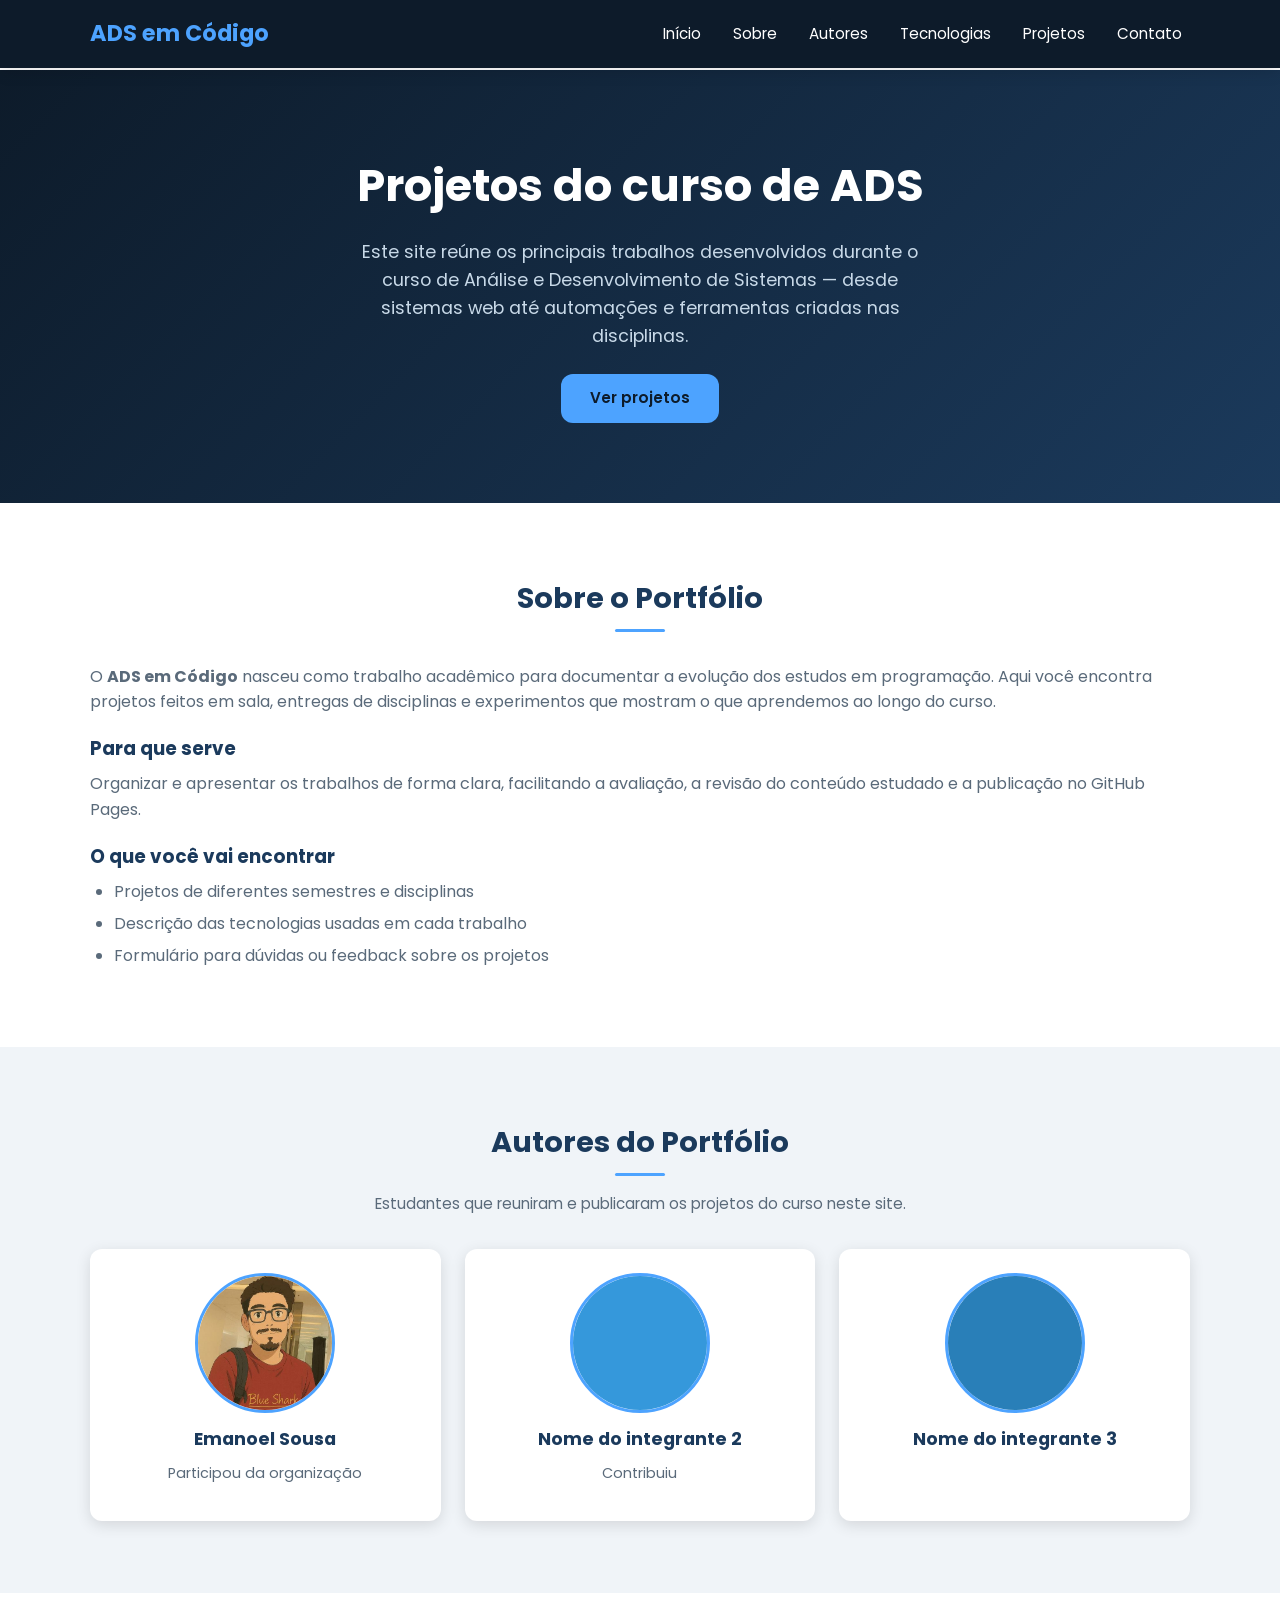
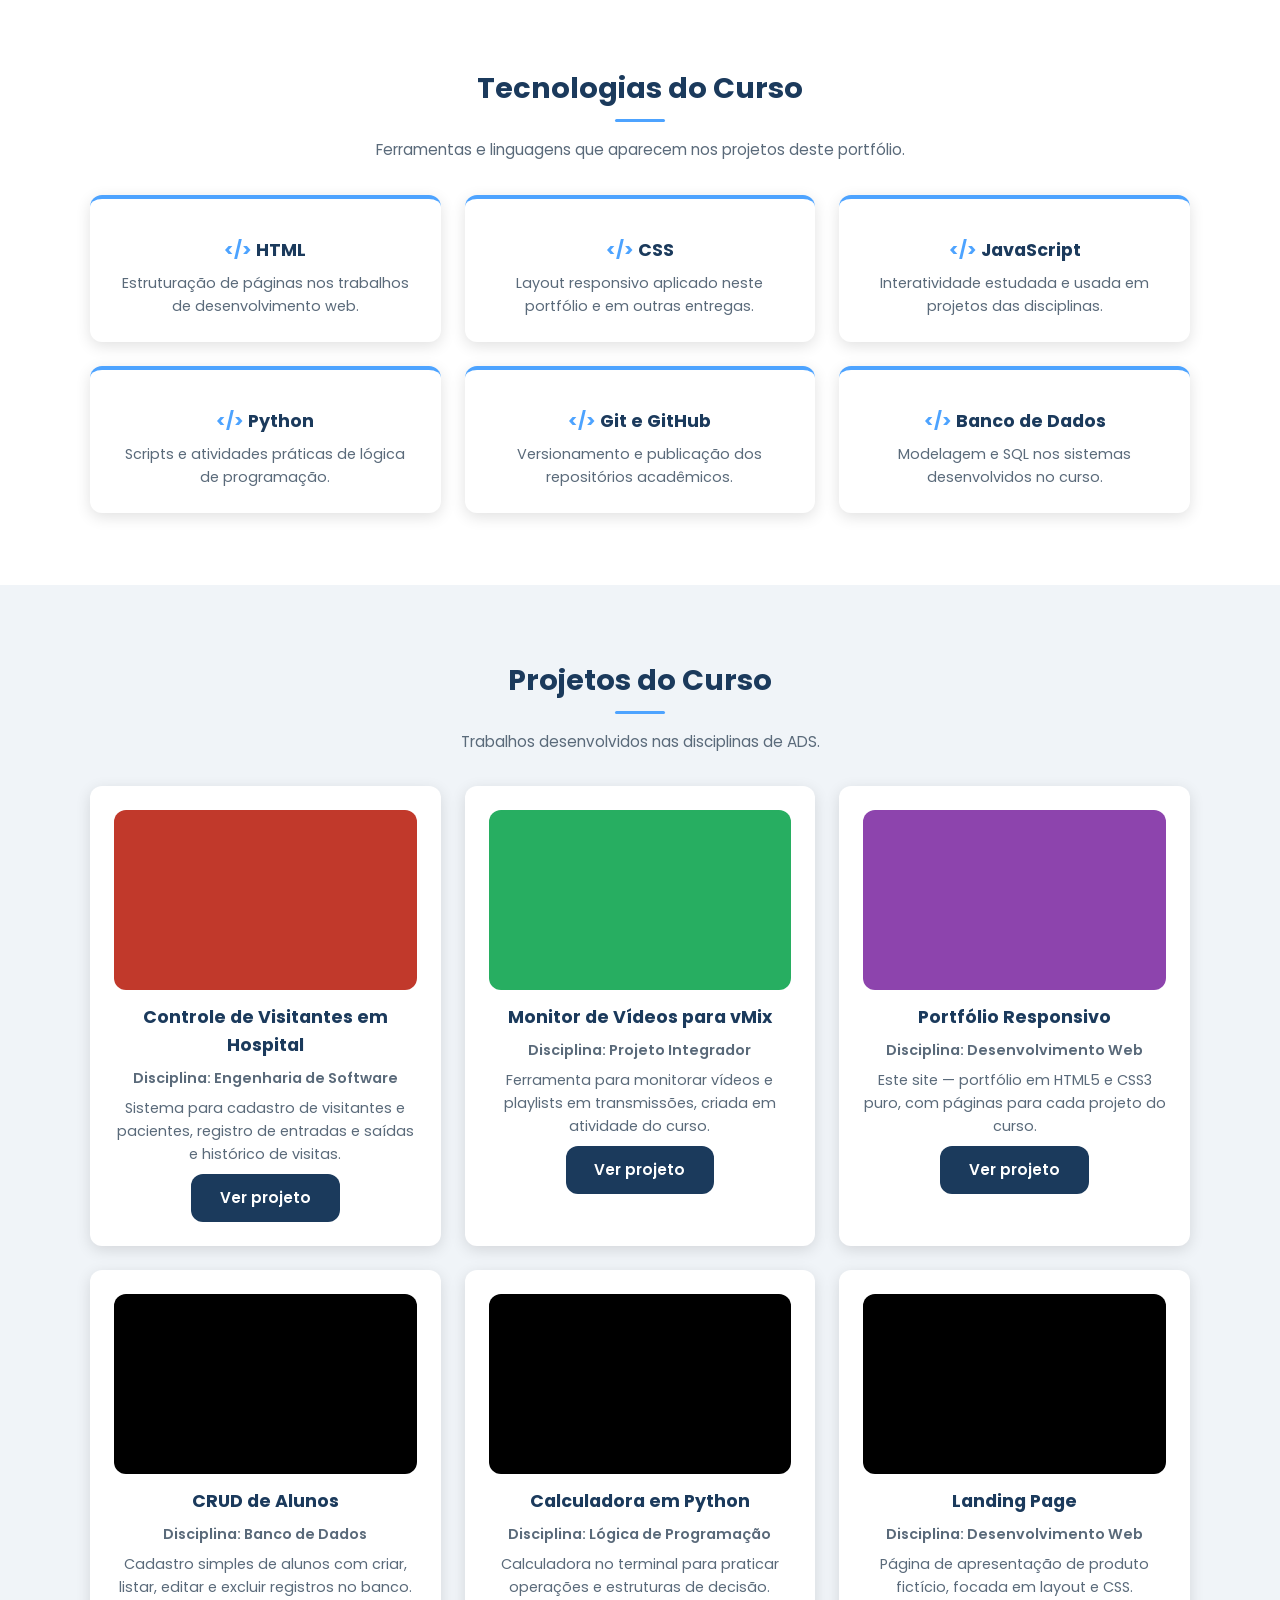
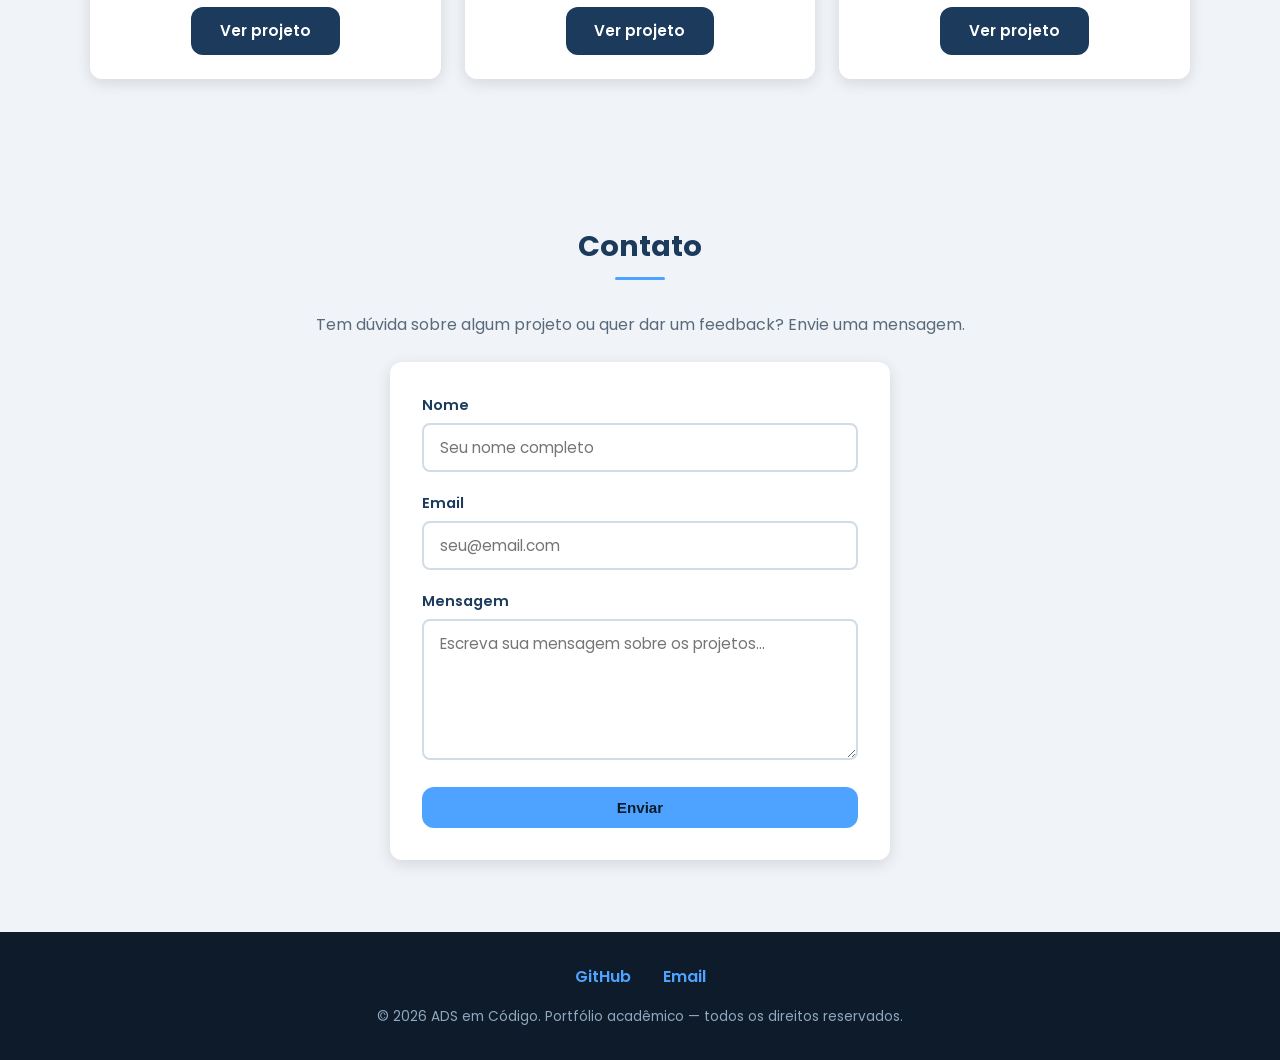
==== index.html @ 63ed68e5 "Adiciona portfólio completo do grupo" ====
<!DOCTYPE html>
<html lang="pt-BR">
<head>
    <meta charset="UTF-8">
    <meta name="viewport" content="width=device-width, initial-scale=1.0">
    <meta name="description" content="Portfólio de projetos desenvolvidos durante o curso de ADS">
    <title>ADS em Código | Portfólio de Projetos</title>
    <link rel="stylesheet" href="css/style.css">
</head>
<body>

    <!-- HEADER -->
    <header class="header" id="topo">
        <div class="container header__conteudo">
            <h1 class="header__logo">ADS em Código</h1>
            <nav class="nav" aria-label="Menu principal">
                <ul class="nav__lista">
                    <li><a href="#hero">Início</a></li>
                    <li><a href="#sobre">Sobre</a></li>
                    <li><a href="#autores">Autores</a></li>
                    <li><a href="#habilidades">Tecnologias</a></li>
                    <li><a href="#projetos">Projetos</a></li>
                    <li><a href="#contato">Contato</a></li>
                </ul>
            </nav>
        </div>
    </header>

    <main>

        <!-- HERO -->
        <section class="hero" id="hero">
            <div class="container hero__conteudo">
                <h2 class="hero__titulo">Projetos do curso de ADS</h2>
                <p class="hero__texto">
                    Este site reúne os principais trabalhos desenvolvidos durante o curso de
                    Análise e Desenvolvimento de Sistemas — desde sistemas web até automações
                    e ferramentas criadas nas disciplinas.
                </p>
                <a href="#projetos" class="btn btn--principal">Ver projetos</a>
            </div>
        </section>

        <!-- SOBRE -->
        <section class="secao" id="sobre">
            <div class="container">
                <h2 class="secao__titulo">Sobre o Portfólio</h2>
                <article class="sobre">
                    <p>
                        O <strong>ADS em Código</strong> nasceu como trabalho acadêmico para documentar
                        a evolução dos estudos em programação. Aqui você encontra projetos feitos em sala,
                        entregas de disciplinas e experimentos que mostram o que aprendemos ao longo do curso.
                    </p>
                    <h3>Para que serve</h3>
                    <p>
                        Organizar e apresentar os trabalhos de forma clara, facilitando a avaliação,
                        a revisão do conteúdo estudado e a publicação no GitHub Pages.
                    </p>
                    <h3>O que você vai encontrar</h3>
                    <ul class="lista-sobre">
                        <li>Projetos de diferentes semestres e disciplinas</li>
                        <li>Descrição das tecnologias usadas em cada trabalho</li>
                        <li>Formulário para dúvidas ou feedback sobre os projetos</li>
                    </ul>
                </article>
            </div>
        </section>

        <!-- AUTORES -->
        <section class="secao secao--cinza" id="autores">
            <div class="container">
                <h2 class="secao__titulo">Autores do Portfólio</h2>
                <p class="secao__subtitulo">Estudantes que reuniram e publicaram os projetos do curso neste site.</p>
                <div class="cards-grid cards-grid--3">

                    <article class="card card--integrante">
                        <img src="img/perfil1.jpg" alt="Foto do autor 1" class="card__img card__img--perfil">
                        <h3>Emanoel Sousa</h3>
                        <p>Participou da organização </p>
                        <p class="card__tag"></p>
                    </article>

                    <article class="card card--integrante">
                        <img src="img/perfil2.jpg" alt="Foto do autor 2" class="card__img card__img--perfil">
                        <h3>Nome do integrante 2</h3>
                        <p>Contribuiu </p>
                        <p class="card__tag"></p>
                    </article>

                    <article class="card card--integrante">
                        <img src="img/perfil3.jpg" alt="Foto do autor 3" class="card__img card__img--perfil">
                        <h3>Nome do integrante 3</h3>
                        <p></p>
                        <p class="card__tag"></p>
                    </article>

                </div>
            </div>
        </section>

        <!-- TECNOLOGIAS -->
        <section class="secao" id="habilidades">
            <div class="container">
                <h2 class="secao__titulo">Tecnologias do Curso</h2>
                <p class="secao__subtitulo">Ferramentas e linguagens que aparecem nos projetos deste portfólio.</p>
                <div class="cards-grid cards-grid--3">

                    <article class="card card--habilidade">
                        <h3>HTML</h3>
                        <p>Estruturação de páginas nos trabalhos de desenvolvimento web.</p>
                    </article>

                    <article class="card card--habilidade">
                        <h3>CSS</h3>
                        <p>Layout responsivo aplicado neste portfólio e em outras entregas.</p>
                    </article>

                    <article class="card card--habilidade">
                        <h3>JavaScript</h3>
                        <p>Interatividade estudada e usada em projetos das disciplinas.</p>
                    </article>

                    <article class="card card--habilidade">
                        <h3>Python</h3>
                        <p>Scripts e atividades práticas de lógica de programação.</p>
                    </article>

                    <article class="card card--habilidade">
                        <h3>Git e GitHub</h3>
                        <p>Versionamento e publicação dos repositórios acadêmicos.</p>
                    </article>

                    <article class="card card--habilidade">
                        <h3>Banco de Dados</h3>
                        <p>Modelagem e SQL nos sistemas desenvolvidos no curso.</p>
                    </article>

                </div>
            </div>
        </section>

        <!-- PROJETOS -->
        <section class="secao secao--cinza" id="projetos">
            <div class="container">
                <h2 class="secao__titulo">Projetos do Curso</h2>
                <p class="secao__subtitulo">Trabalhos desenvolvidos nas disciplinas de ADS.</p>
                <div class="cards-grid cards-grid--3">

                    <article class="card card--projeto">
                        <img src="img/projeto1.jpg" alt="Sistema de Controle de Visitantes em Hospital" class="card__img">
                        <h3>Controle de Visitantes em Hospital</h3>
                        <p class="card__disciplina">Disciplina: Engenharia de Software</p>
                        <p>Sistema para cadastro de visitantes e pacientes, registro de entradas e saídas e histórico de visitas.</p>
                        <a href="projetos/projeto1.html" class="btn btn--secundario">Ver projeto</a>
                    </article>

                    <article class="card card--projeto">
                        <img src="img/projeto2.jpg" alt="Monitor de Vídeos para vMix" class="card__img">
                        <h3>Monitor de Vídeos para vMix</h3>
                        <p class="card__disciplina">Disciplina: Projeto Integrador</p>
                        <p>Ferramenta para monitorar vídeos e playlists em transmissões, criada em atividade do curso.</p>
                        <a href="projetos/projeto2.html" class="btn btn--secundario">Ver projeto</a>
                    </article>

                    <article class="card card--projeto">
                        <img src="img/projeto3.jpg" alt="Portfólio Responsivo" class="card__img">
                        <h3>Portfólio Responsivo</h3>
                        <p class="card__disciplina">Disciplina: Desenvolvimento Web</p>
                        <p>Este site — portfólio em HTML5 e CSS3 puro, com páginas para cada projeto do curso.</p>
                        <a href="projetos/projeto3.html" class="btn btn--secundario">Ver projeto</a>
                    </article>

                    <article class="card card--projeto">
                        <img src="img/projeto4.jpg" alt="CRUD de Alunos" class="card__img">
                        <h3>CRUD de Alunos</h3>
                        <p class="card__disciplina">Disciplina: Banco de Dados</p>
                        <p>Cadastro simples de alunos com criar, listar, editar e excluir registros no banco.</p>
                        <a href="projetos/projeto4.html" class="btn btn--secundario">Ver projeto</a>
                    </article>

                    <article class="card card--projeto">
                        <img src="img/projeto5.jpg" alt="Calculadora em Python" class="card__img">
                        <h3>Calculadora em Python</h3>
                        <p class="card__disciplina">Disciplina: Lógica de Programação</p>
                        <p>Calculadora no terminal para praticar operações e estruturas de decisão.</p>
                        <a href="projetos/projeto5.html" class="btn btn--secundario">Ver projeto</a>
                    </article>

                    <article class="card card--projeto">
                        <img src="img/projeto6.jpg" alt="Landing Page" class="card__img">
                        <h3>Landing Page</h3>
                        <p class="card__disciplina">Disciplina: Desenvolvimento Web</p>
                        <p>Página de apresentação de produto fictício, focada em layout e CSS.</p>
                        <a href="projetos/projeto6.html" class="btn btn--secundario">Ver projeto</a>
                    </article>

                </div>
            </div>
        </section>

        <!-- CONTATO -->
        <section class="secao secao--cinza" id="contato">
            <div class="container">
                <h2 class="secao__titulo">Contato</h2>
                <p class="contato__intro">Tem dúvida sobre algum projeto ou quer dar um feedback? Envie uma mensagem.</p>

                <form class="formulario" action="#" method="post">
                    <div class="formulario__grupo">
                        <label for="nome">Nome</label>
                        <input type="text" id="nome" name="nome" placeholder="Seu nome completo" required>
                    </div>

                    <div class="formulario__grupo">
                        <label for="email">Email</label>
                        <input type="email" id="email" name="email" placeholder="seu@email.com" required>
                    </div>

                    <div class="formulario__grupo">
                        <label for="mensagem">Mensagem</label>
                        <textarea id="mensagem" name="mensagem" rows="5" placeholder="Escreva sua mensagem sobre os projetos..." required></textarea>
                    </div>

                    <button type="submit" class="btn btn--principal">Enviar</button>
                </form>
            </div>
        </section>

    </main>

    <!-- FOOTER -->
    <footer class="footer">
        <div class="container footer__conteudo">
            <ul class="footer__links">
                <li>
                    <a href="https://github.com/" target="_blank" rel="noopener noreferrer">GitHub</a>
                </li>
                <li>
                    <a href="mailto:adsemcodigo@email.com">Email</a>
                </li>
            </ul>
            <p class="footer__direitos">&copy; 2026 ADS em Código. Portfólio acadêmico — todos os direitos reservados.</p>
        </div>
    </footer>

</body>
</html>
---- css/style.css ----
/* ============================================
   ADS em Código - Portfólio de Projetos
   HTML5 + CSS3 | Mobile First
   ============================================ */

@import url('https://fonts.googleapis.com/css2?family=Poppins:wght@400;600;700&display=swap');

/* --- Variáveis --- */
:root {
    --azul-escuro: #0d1b2a;
    --azul-medio: #1b3a5c;
    --azul-claro: #4da3ff;
    --azul-hover: #3b8ee6;
    --branco: #ffffff;
    --cinza-claro: #f0f4f8;
    --cinza-texto: #5a6a7a;
    --sombra: 0 4px 15px rgba(0, 0, 0, 0.12);
    --sombra-hover: 0 8px 25px rgba(0, 0, 0, 0.18);
    --raio: 12px;
    --transicao: 0.3s ease;
}

/* --- Reset básico --- */
*,
*::before,
*::after {
    margin: 0;
    padding: 0;
    box-sizing: border-box;
}

html {
    scroll-behavior: smooth;
}

body {
    font-family: 'Poppins', Arial, sans-serif;
    font-size: 1rem;
    line-height: 1.6;
    color: var(--azul-escuro);
    background-color: var(--branco);
}

img {
    max-width: 100%;
    height: auto;
    display: block;
}

a {
    text-decoration: none;
    color: inherit;
}

ul {
    list-style: none;
}

/* --- Container --- */
.container {
    width: 90%;
    max-width: 1100px;
    margin: 0 auto;
}

/* --- Header fixo --- */
.header {
    position: fixed;
    top: 0;
    left: 0;
    width: 100%;
    background-color: var(--azul-escuro);
    z-index: 1000;
    box-shadow: var(--sombra);
}

.header__conteudo {
    display: flex;
    flex-direction: column;
    align-items: center;
    gap: 0.8rem;
    padding: 1rem 0;
}

.header__logo {
    font-size: 1.4rem;
    color: var(--azul-claro);
    font-weight: 700;
}

.nav__lista {
    display: flex;
    flex-wrap: wrap;
    justify-content: center;
    gap: 0.5rem 1rem;
}

.nav__lista a {
    color: var(--branco);
    font-size: 0.85rem;
    padding: 0.3rem 0.5rem;
    border-radius: 6px;
    transition: background-color var(--transicao), color var(--transicao);
}

.nav__lista a:hover {
    background-color: var(--azul-claro);
    color: var(--azul-escuro);
}

/* --- Botões --- */
.btn {
    display: inline-block;
    padding: 0.75rem 1.8rem;
    border-radius: var(--raio);
    font-weight: 600;
    font-size: 0.95rem;
    border: none;
    cursor: pointer;
    transition: transform var(--transicao), box-shadow var(--transicao), background-color var(--transicao);
}

.btn--principal {
    background-color: var(--azul-claro);
    color: var(--azul-escuro);
}

.btn--principal:hover {
    background-color: var(--azul-hover);
    transform: translateY(-3px);
    box-shadow: var(--sombra-hover);
}

.btn--secundario {
    background-color: var(--azul-medio);
    color: var(--branco);
    margin-top: 0.5rem;
}

.btn--secundario:hover {
    background-color: var(--azul-claro);
    color: var(--azul-escuro);
    transform: translateY(-2px);
}

/* --- Hero --- */
.hero {
    margin-top: 120px;
    background: linear-gradient(135deg, var(--azul-escuro) 0%, var(--azul-medio) 100%);
    color: var(--branco);
    padding: 4rem 0;
    text-align: center;
}

.hero__titulo {
    font-size: 1.8rem;
    margin-bottom: 1rem;
}

.hero__texto {
    font-size: 1rem;
    max-width: 600px;
    margin: 0 auto 1.5rem;
    color: #c8d9e8;
}

/* --- Seções --- */
.secao {
    padding: 3.5rem 0;
}

.secao--cinza {
    background-color: var(--cinza-claro);
}

.secao__titulo {
    font-size: 1.6rem;
    text-align: center;
    margin-bottom: 2rem;
    color: var(--azul-medio);
    position: relative;
}

.secao__titulo::after {
    content: '';
    display: block;
    width: 50px;
    height: 3px;
    background-color: var(--azul-claro);
    margin: 0.5rem auto 0;
    border-radius: 2px;
}

.secao__subtitulo {
    text-align: center;
    color: var(--cinza-texto);
    font-size: 0.95rem;
    max-width: 550px;
    margin: -1rem auto 2rem;
}

/* --- Sobre --- */
.sobre p {
    margin-bottom: 1rem;
    color: var(--cinza-texto);
}

.sobre h3 {
    font-size: 1.15rem;
    color: var(--azul-medio);
    margin: 1.2rem 0 0.5rem;
}

.lista-sobre {
    list-style: disc;
    padding-left: 1.5rem;
    color: var(--cinza-texto);
}

.lista-sobre li {
    margin-bottom: 0.4rem;
}

/* --- Cards --- */
.cards-grid {
    display: grid;
    gap: 1.5rem;
}

.card {
    background-color: var(--branco);
    border-radius: var(--raio);
    box-shadow: var(--sombra);
    padding: 1.5rem;
    text-align: center;
    transition: transform var(--transicao), box-shadow var(--transicao);
}

.card:hover {
    transform: translateY(-6px);
    box-shadow: var(--sombra-hover);
}

.card h3 {
    font-size: 1.1rem;
    color: var(--azul-medio);
    margin: 0.8rem 0 0.5rem;
}

.card p {
    font-size: 0.9rem;
    color: var(--cinza-texto);
}

.card__img {
    width: 100%;
    border-radius: var(--raio);
    object-fit: cover;
}

.card__img--perfil {
    width: 140px;
    height: 140px;
    border-radius: 50%;
    margin: 0 auto;
    object-fit: cover;
    border: 3px solid var(--azul-claro);
}

.card__tag {
    margin-top: 0.8rem;
    font-weight: 600;
    color: var(--azul-claro);
    font-size: 0.85rem;
}

.card--habilidade {
    border-top: 4px solid var(--azul-claro);
}

.card--habilidade h3::before {
    content: '</> ';
    color: var(--azul-claro);
}

.card--projeto .card__img {
    height: 180px;
    object-fit: cover;
}

.card__disciplina {
    font-size: 0.8rem;
    font-weight: 600;
    color: var(--azul-claro);
    margin-bottom: 0.4rem;
}

/* --- Tabela --- */
.tabela-wrapper {
    overflow-x: auto;
}

.tabela {
    width: 100%;
    border-collapse: collapse;
    background-color: var(--branco);
    border-radius: var(--raio);
    box-shadow: var(--sombra);
    overflow: hidden;
}

.tabela caption {
    caption-side: top;
    text-align: left;
    padding-bottom: 0.8rem;
    font-size: 0.9rem;
    color: var(--cinza-texto);
}

.tabela th,
.tabela td {
    padding: 0.9rem 1rem;
    text-align: left;
    font-size: 0.9rem;
}

.tabela thead {
    background-color: var(--azul-escuro);
    color: var(--branco);
}

.tabela tbody tr:nth-child(even) {
    background-color: var(--cinza-claro);
}

.tabela tbody tr:hover {
    background-color: #dce8f5;
}

/* --- Formulário --- */
.contato__intro {
    text-align: center;
    color: var(--cinza-texto);
    margin-bottom: 1.5rem;
}

.formulario {
    max-width: 500px;
    margin: 0 auto;
    background-color: var(--branco);
    padding: 2rem;
    border-radius: var(--raio);
    box-shadow: var(--sombra);
}

.formulario__grupo {
    margin-bottom: 1.2rem;
}

.formulario label {
    display: block;
    font-weight: 600;
    margin-bottom: 0.4rem;
    font-size: 0.9rem;
    color: var(--azul-medio);
}

.formulario input,
.formulario textarea {
    width: 100%;
    padding: 0.7rem 1rem;
    border: 2px solid #d0dce8;
    border-radius: 8px;
    font-family: inherit;
    font-size: 0.95rem;
    transition: border-color var(--transicao);
}

.formulario input:focus,
.formulario textarea:focus {
    outline: none;
    border-color: var(--azul-claro);
}

.formulario .btn {
    width: 100%;
}

/* --- Footer --- */
.footer {
    background-color: var(--azul-escuro);
    color: var(--branco);
    padding: 2rem 0;
    text-align: center;
}

.footer__links {
    display: flex;
    justify-content: center;
    gap: 2rem;
    margin-bottom: 1rem;
}

.footer__links a {
    color: var(--azul-claro);
    font-weight: 600;
    transition: color var(--transicao);
}

.footer__links a:hover {
    color: var(--branco);
}

.footer__direitos {
    font-size: 0.85rem;
    color: #8fa8bf;
}

/* ============================================
   PÁGINAS DE PROJETO (detalhe)
   ============================================ */

.pagina-projeto .header--simples {
    position: relative;
    box-shadow: var(--sombra);
}

.pagina-projeto .header__conteudo {
    flex-direction: row;
    justify-content: space-between;
    align-items: center;
    padding: 1rem 0;
}

.pagina-projeto .header__logo {
    font-size: 1.2rem;
    color: var(--azul-claro);
}

.link-voltar {
    color: var(--branco);
    font-size: 0.9rem;
    padding: 0.4rem 0.8rem;
    border-radius: 6px;
    transition: background-color var(--transicao);
}

.link-voltar:hover {
    background-color: var(--azul-medio);
}

.projeto-detalhe {
    padding: 2rem 0 3rem;
}

.projeto-detalhe__titulo {
    font-size: 1.6rem;
    color: var(--azul-medio);
    margin-bottom: 0.3rem;
}

.projeto-detalhe__disciplina {
    color: var(--azul-claro);
    font-weight: 600;
    font-size: 0.95rem;
    margin-bottom: 2rem;
}

.projeto-bloco {
    margin-bottom: 2.5rem;
}

.projeto-bloco h2 {
    font-size: 1.2rem;
    color: var(--azul-medio);
    margin-bottom: 0.8rem;
    padding-bottom: 0.4rem;
    border-bottom: 2px solid var(--cinza-claro);
}

.projeto-bloco p {
    color: var(--cinza-texto);
    margin-bottom: 0.8rem;
}

.projeto-dica {
    font-size: 0.85rem;
    font-style: italic;
    color: var(--azul-claro);
    margin-bottom: 1rem;
}

.galeria {
    display: grid;
    gap: 1.2rem;
}

.galeria__item {
    background-color: var(--cinza-claro);
    border-radius: var(--raio);
    overflow: hidden;
    box-shadow: var(--sombra);
    transition: transform var(--transicao);
}

.galeria__item:hover {
    transform: translateY(-4px);
}

.galeria__item img {
    width: 100%;
    height: 200px;
    object-fit: cover;
}

.galeria__item figcaption {
    padding: 0.6rem 1rem;
    font-size: 0.85rem;
    color: var(--azul-medio);
    text-align: center;
}

.lista-tags {
    display: flex;
    flex-wrap: wrap;
    gap: 0.5rem;
    list-style: none;
    padding: 0;
}

.lista-tags li {
    background-color: var(--azul-escuro);
    color: var(--branco);
    padding: 0.4rem 0.9rem;
    border-radius: 20px;
    font-size: 0.85rem;
}

.projeto-bloco--destaque {
    background-color: var(--cinza-claro);
    padding: 1.5rem;
    border-radius: var(--raio);
    border-left: 4px solid var(--azul-claro);
}

.projeto-botoes {
    display: flex;
    flex-direction: column;
    gap: 0.8rem;
    margin-top: 1rem;
}

.projeto-botoes .btn {
    text-align: center;
}

.footer--simples {
    padding: 1.5rem 0;
    text-align: center;
}

/* ============================================
   MEDIA QUERIES - Tablet e Desktop
   ============================================ */

/* Tablet */
@media (min-width: 600px) {
    .header__conteudo {
        flex-direction: row;
        justify-content: space-between;
        padding: 1rem 0;
    }

    .hero {
        margin-top: 70px;
        padding: 5rem 0;
    }

    .hero__titulo {
        font-size: 2.4rem;
    }

    .cards-grid--3 {
        grid-template-columns: repeat(2, 1fr);
    }

    .secao__titulo {
        font-size: 1.8rem;
    }

    .galeria {
        grid-template-columns: repeat(2, 1fr);
    }
}

/* Desktop */
@media (min-width: 900px) {
    .nav__lista a {
        font-size: 0.95rem;
    }

    .hero__titulo {
        font-size: 2.8rem;
    }

    .hero__texto {
        font-size: 1.1rem;
    }

    .cards-grid--3 {
        grid-template-columns: repeat(3, 1fr);
    }

    .secao {
        padding: 4.5rem 0;
    }

    .galeria {
        grid-template-columns: repeat(3, 1fr);
    }

    .galeria__item img {
        height: 220px;
    }

    .projeto-detalhe__titulo {
        font-size: 2rem;
    }

    .projeto-botoes {
        flex-direction: row;
        flex-wrap: wrap;
    }
}
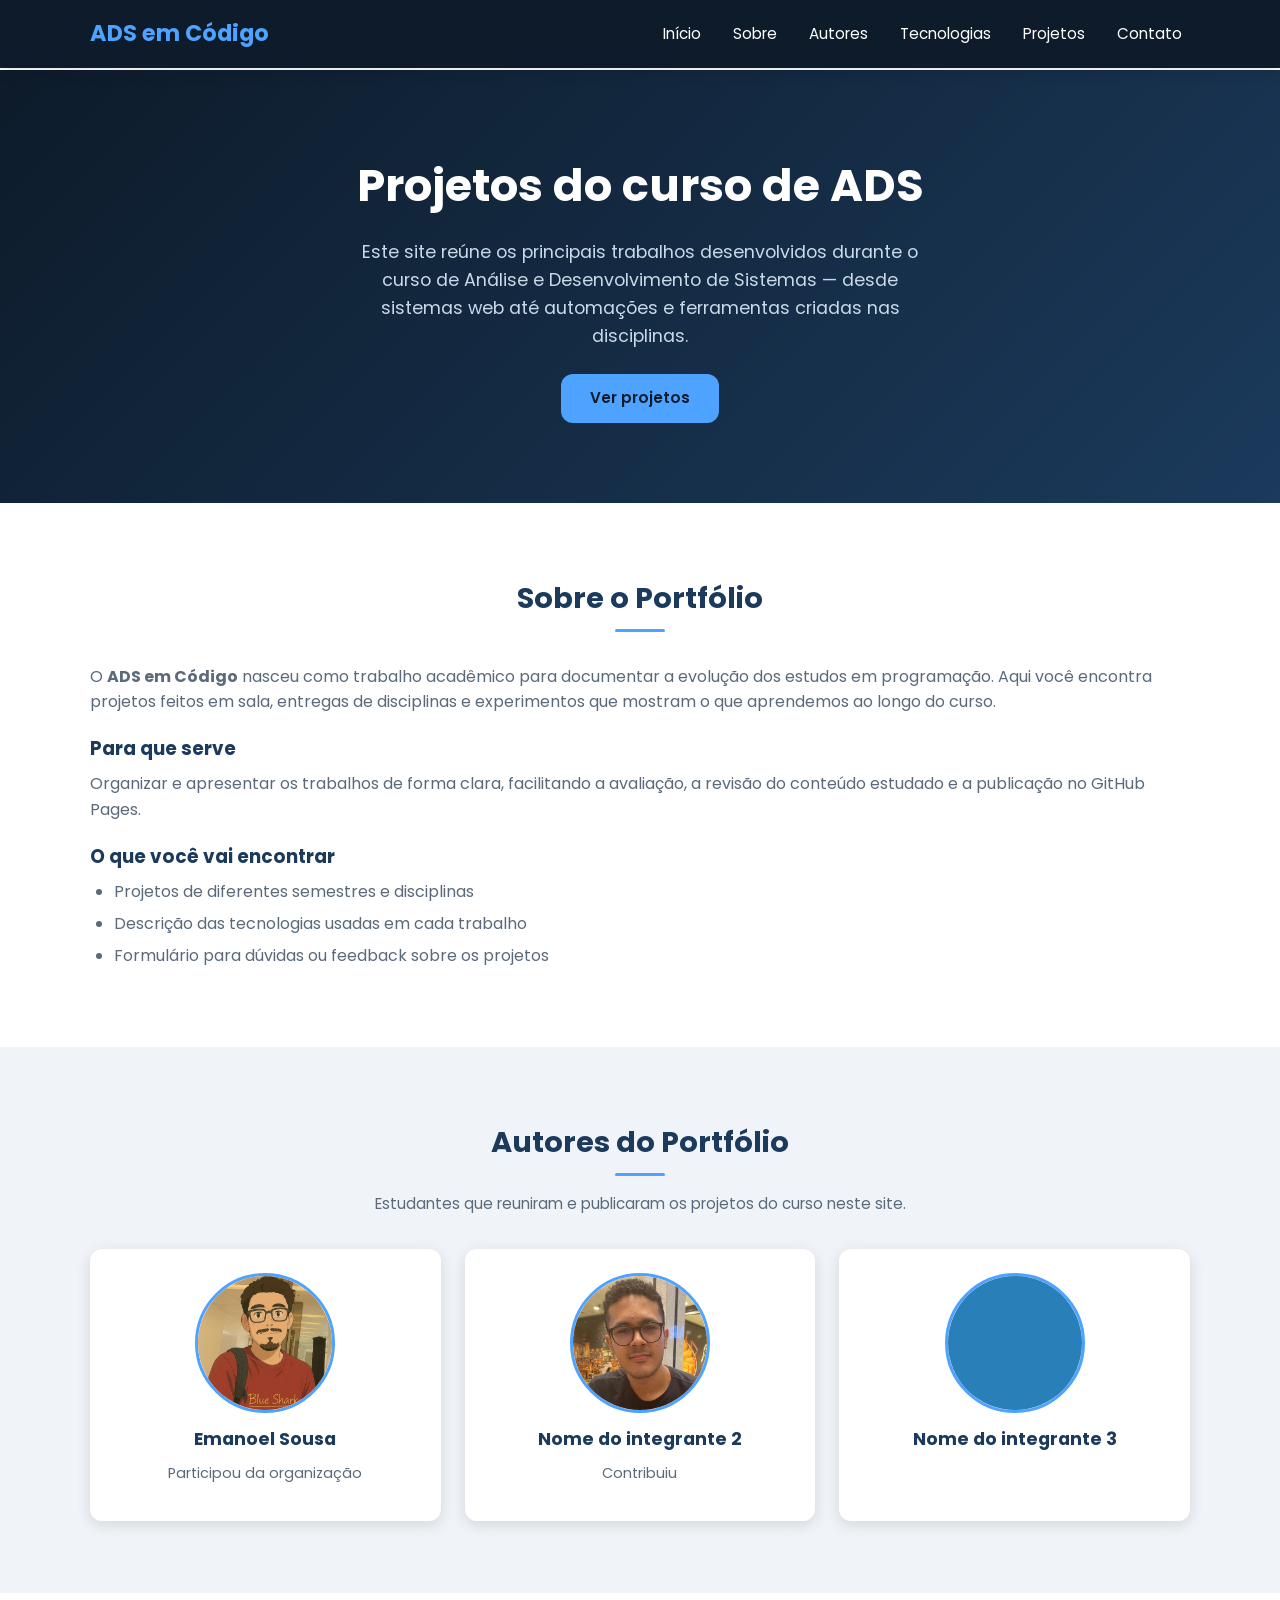
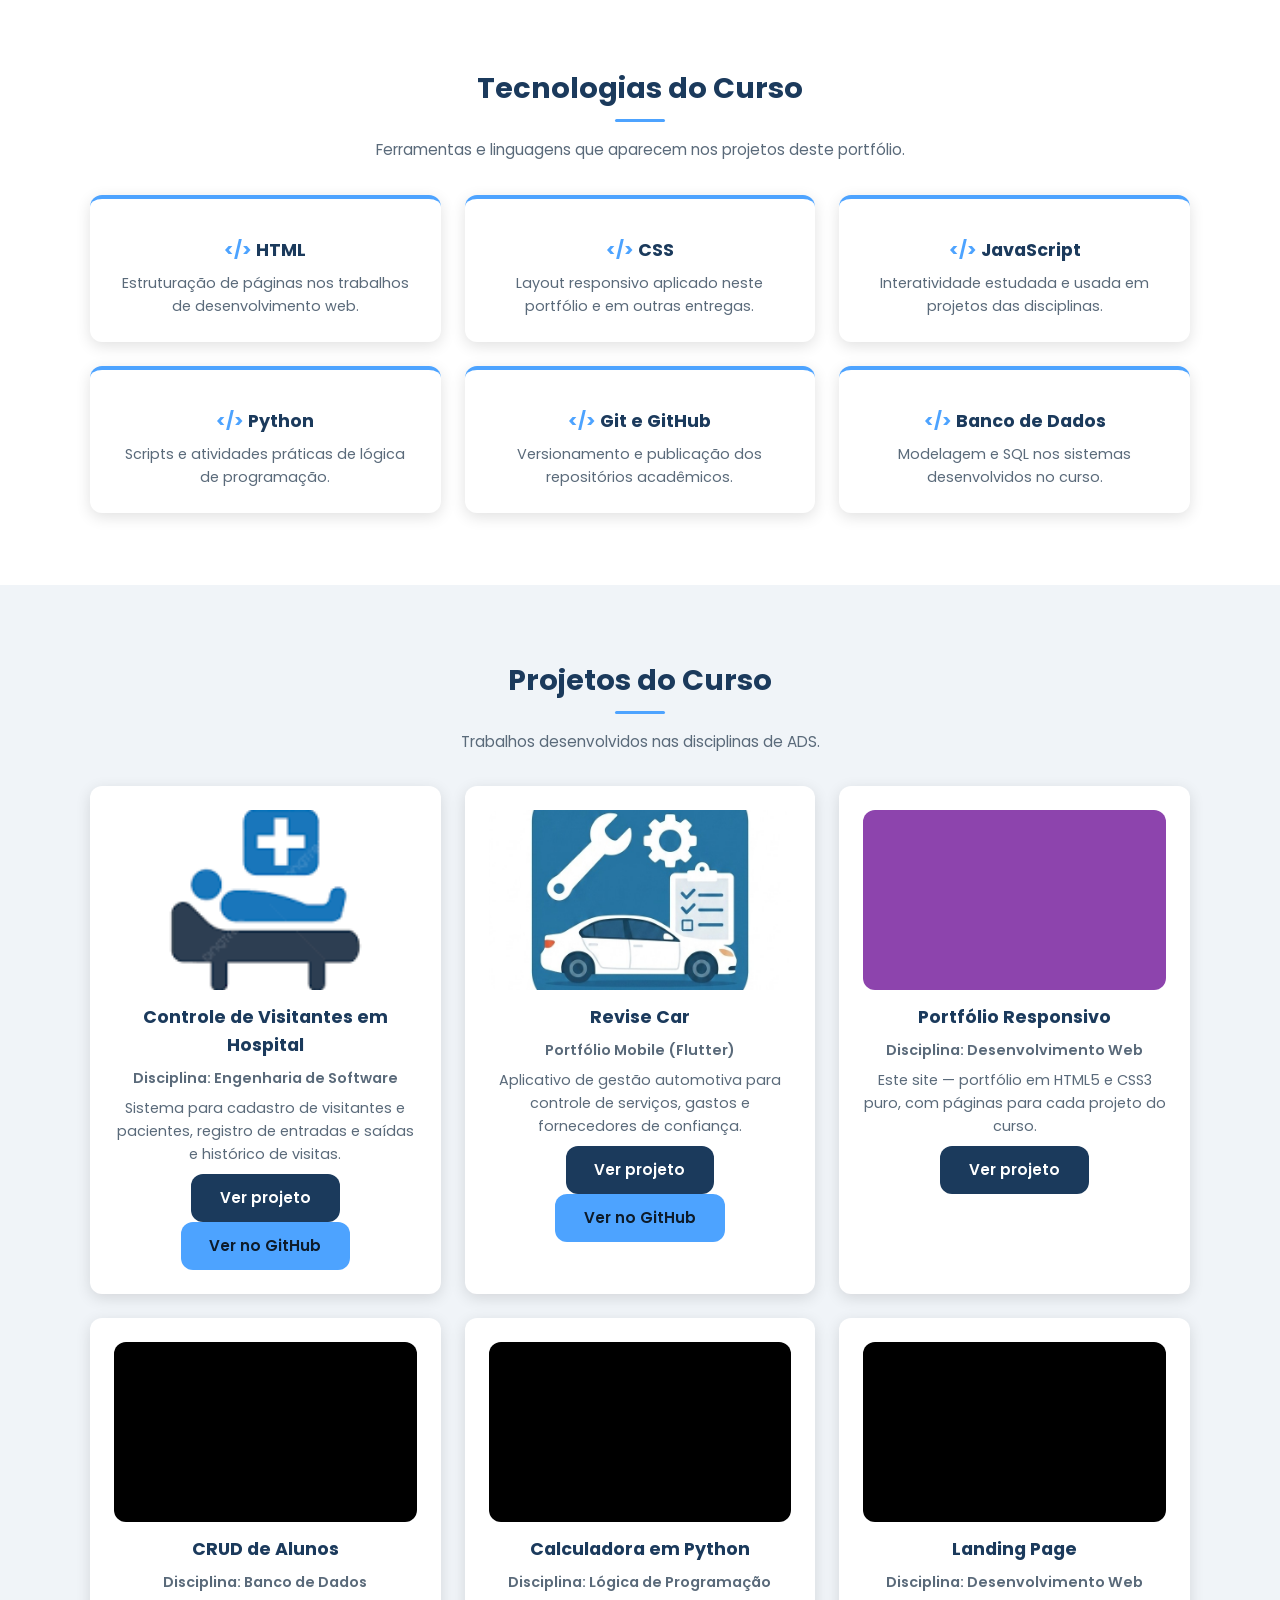
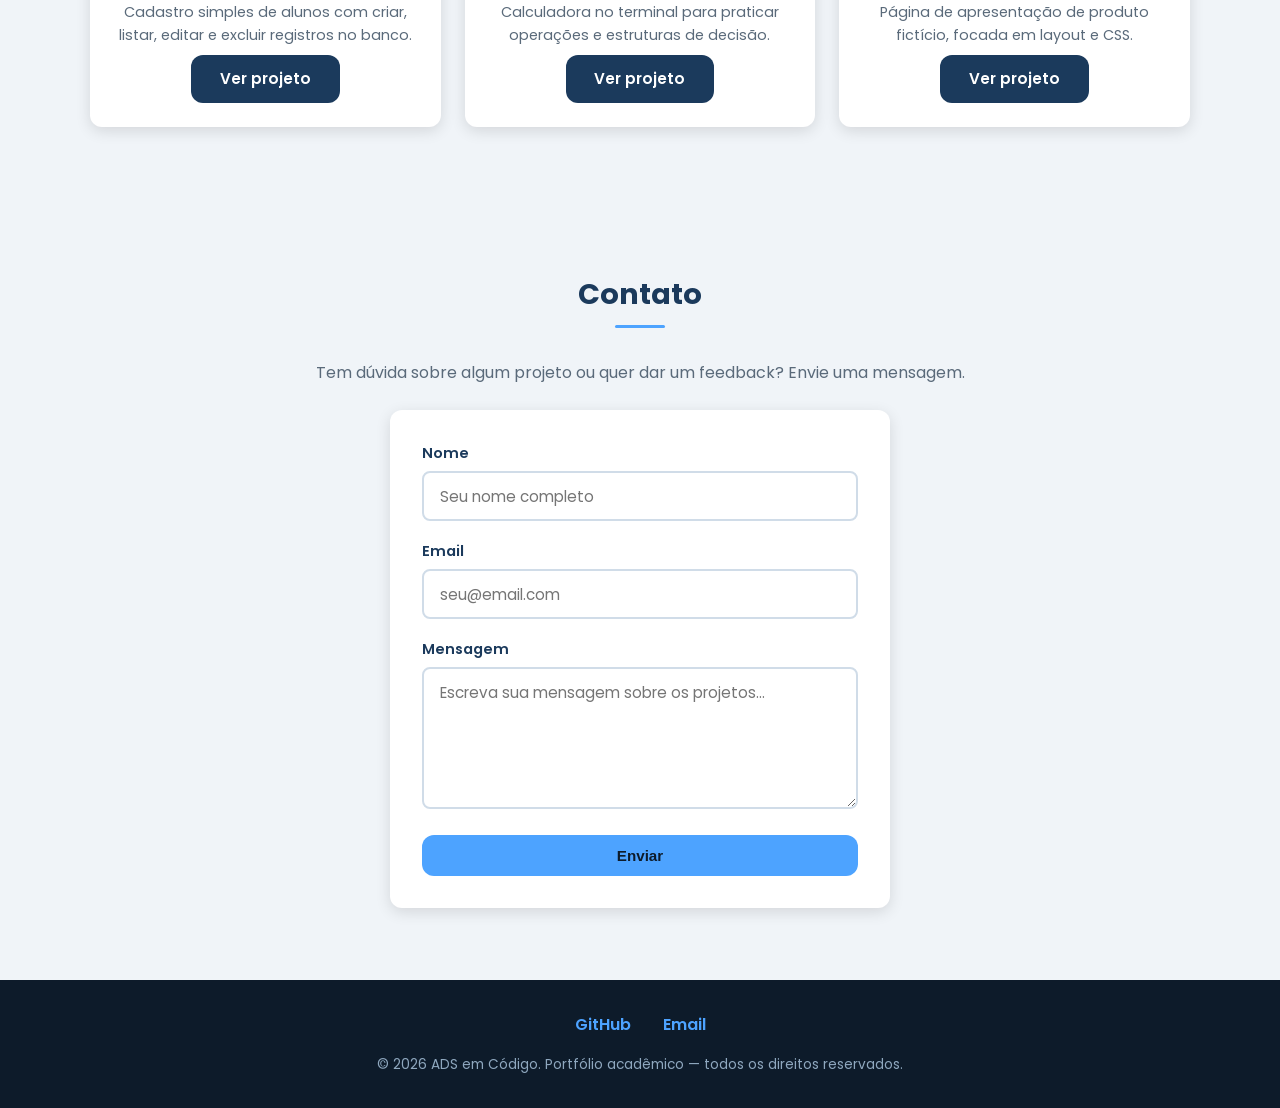
==== commit ac578a97: "imagens projeto2" ====
--- a/index.html
+++ b/index.html
@@ -152,14 +152,16 @@
                         <p class="card__disciplina">Disciplina: Engenharia de Software</p>
                         <p>Sistema para cadastro de visitantes e pacientes, registro de entradas e saídas e histórico de visitas.</p>
                         <a href="projetos/projeto1.html" class="btn btn--secundario">Ver projeto</a>
-                    </article>
-
-                    <article class="card card--projeto">
-                        <img src="img/projeto2.jpg" alt="Monitor de Vídeos para vMix" class="card__img">
-                        <h3>Monitor de Vídeos para vMix</h3>
-                        <p class="card__disciplina">Disciplina: Projeto Integrador</p>
-                        <p>Ferramenta para monitorar vídeos e playlists em transmissões, criada em atividade do curso.</p>
+                        <a href="https://github.com/EmanoelSousa70/Gest-o-de-visitas-hospitalar" class="btn btn--principal" target="_blank" rel="noopener noreferrer">Ver no GitHub</a>
+                    </article>
+
+                    <article class="card card--projeto">
+                        <img src="img/projeto2.jpg" alt="Revise Car aplicativo de manutenção automotiva" class="card__img">
+                        <h3>Revise Car</h3>
+                        <p class="card__disciplina">Portfólio Mobile (Flutter)</p>
+                        <p>Aplicativo de gestão automotiva para controle de serviços, gastos e fornecedores de confiança.</p>
                         <a href="projetos/projeto2.html" class="btn btn--secundario">Ver projeto</a>
+                        <a href="https://github.com/EmanoelSousa70/ProjetoFinalProgDisMov" class="btn btn--principal" target="_blank" rel="noopener noreferrer">Ver no GitHub</a>
                     </article>
 
                     <article class="card card--projeto">
--- a/css/style.css
+++ b/css/style.css
@@ -492,6 +492,7 @@
 
 .galeria {
     display: grid;
+    grid-template-columns: repeat(auto-fit, minmax(220px, 1fr));
     gap: 1.2rem;
 }
 
@@ -501,6 +502,8 @@
     overflow: hidden;
     box-shadow: var(--sombra);
     transition: transform var(--transicao);
+    display: flex;
+    flex-direction: column;
 }
 
 .galeria__item:hover {
@@ -509,8 +512,9 @@
 
 .galeria__item img {
     width: 100%;
-    height: 200px;
-    object-fit: cover;
+    height: 320px;
+    object-fit: contain;
+    background-color: #ffffff;
 }
 
 .galeria__item figcaption {
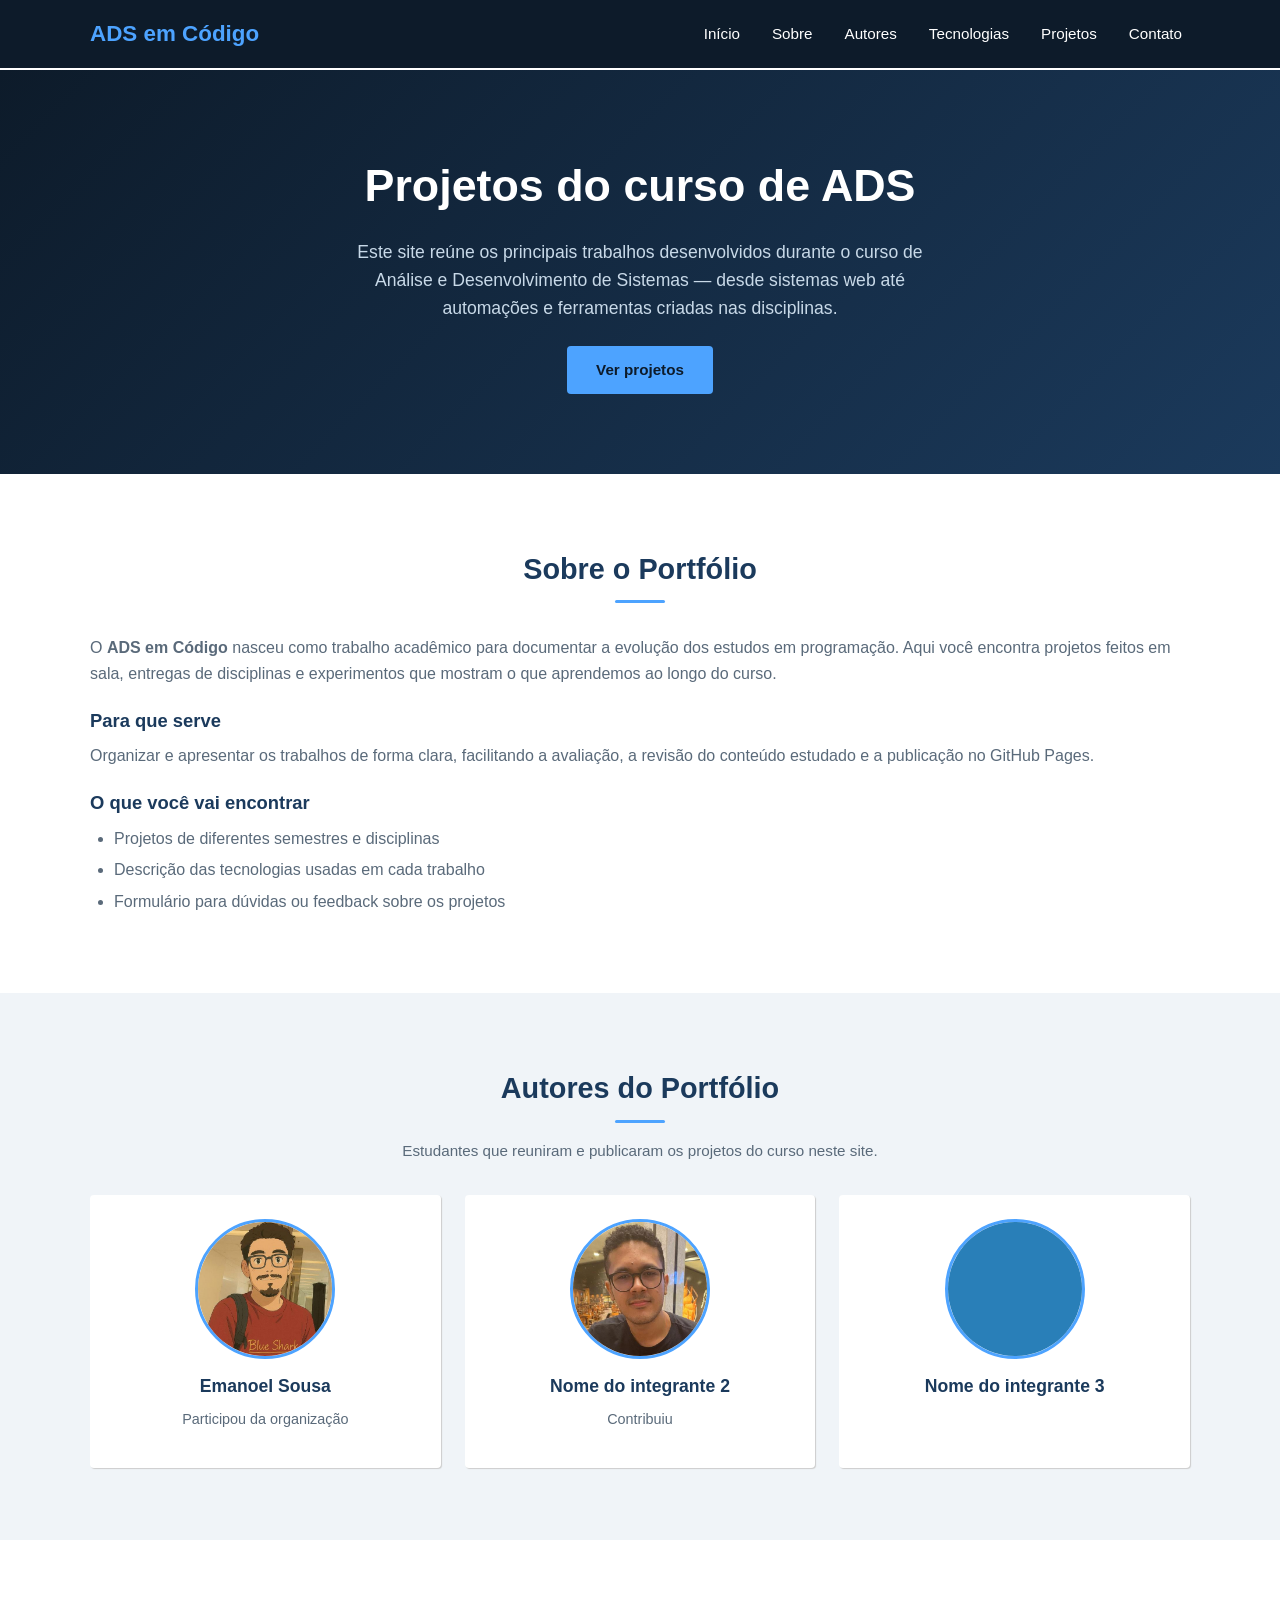
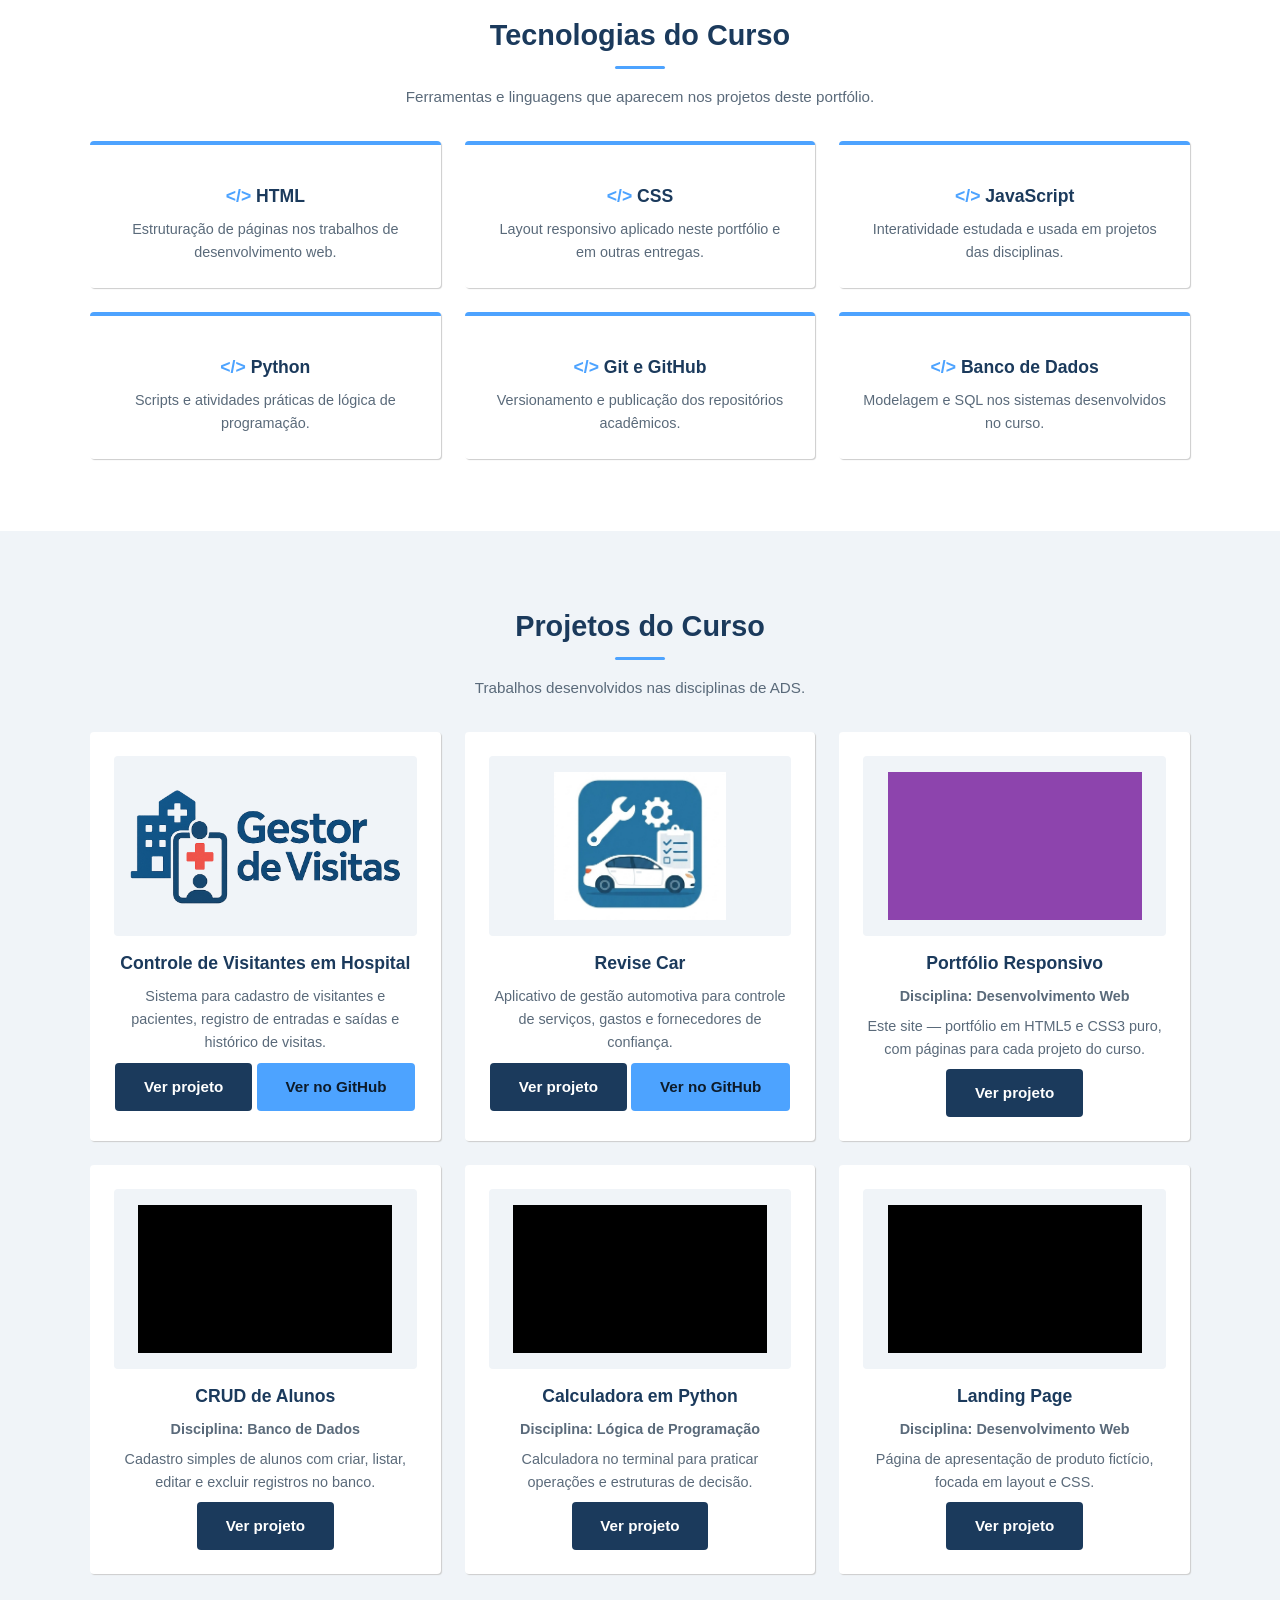
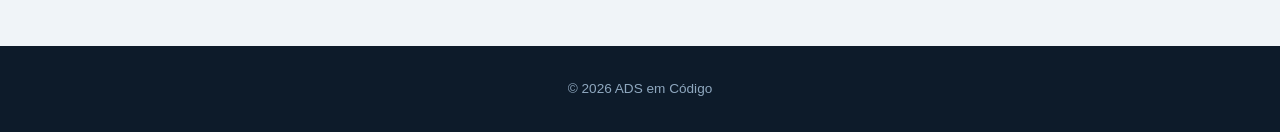
==== commit 9dfc0961: "ajuste imagens proporções" ====
--- a/index.html
+++ b/index.html
@@ -149,7 +149,6 @@
                     <article class="card card--projeto">
                         <img src="img/projeto1.jpg" alt="Sistema de Controle de Visitantes em Hospital" class="card__img">
                         <h3>Controle de Visitantes em Hospital</h3>
-                        <p class="card__disciplina">Disciplina: Engenharia de Software</p>
                         <p>Sistema para cadastro de visitantes e pacientes, registro de entradas e saídas e histórico de visitas.</p>
                         <a href="projetos/projeto1.html" class="btn btn--secundario">Ver projeto</a>
                         <a href="https://github.com/EmanoelSousa70/Gest-o-de-visitas-hospitalar" class="btn btn--principal" target="_blank" rel="noopener noreferrer">Ver no GitHub</a>
@@ -158,7 +157,6 @@
                     <article class="card card--projeto">
                         <img src="img/projeto2.jpg" alt="Revise Car aplicativo de manutenção automotiva" class="card__img">
                         <h3>Revise Car</h3>
-                        <p class="card__disciplina">Portfólio Mobile (Flutter)</p>
                         <p>Aplicativo de gestão automotiva para controle de serviços, gastos e fornecedores de confiança.</p>
                         <a href="projetos/projeto2.html" class="btn btn--secundario">Ver projeto</a>
                         <a href="https://github.com/EmanoelSousa70/ProjetoFinalProgDisMov" class="btn btn--principal" target="_blank" rel="noopener noreferrer">Ver no GitHub</a>
@@ -200,47 +198,12 @@
             </div>
         </section>
 
-        <!-- CONTATO -->
-        <section class="secao secao--cinza" id="contato">
-            <div class="container">
-                <h2 class="secao__titulo">Contato</h2>
-                <p class="contato__intro">Tem dúvida sobre algum projeto ou quer dar um feedback? Envie uma mensagem.</p>
-
-                <form class="formulario" action="#" method="post">
-                    <div class="formulario__grupo">
-                        <label for="nome">Nome</label>
-                        <input type="text" id="nome" name="nome" placeholder="Seu nome completo" required>
-                    </div>
-
-                    <div class="formulario__grupo">
-                        <label for="email">Email</label>
-                        <input type="email" id="email" name="email" placeholder="seu@email.com" required>
-                    </div>
-
-                    <div class="formulario__grupo">
-                        <label for="mensagem">Mensagem</label>
-                        <textarea id="mensagem" name="mensagem" rows="5" placeholder="Escreva sua mensagem sobre os projetos..." required></textarea>
-                    </div>
-
-                    <button type="submit" class="btn btn--principal">Enviar</button>
-                </form>
-            </div>
-        </section>
-
     </main>
 
     <!-- FOOTER -->
     <footer class="footer">
-        <div class="container footer__conteudo">
-            <ul class="footer__links">
-                <li>
-                    <a href="https://github.com/" target="_blank" rel="noopener noreferrer">GitHub</a>
-                </li>
-                <li>
-                    <a href="mailto:adsemcodigo@email.com">Email</a>
-                </li>
-            </ul>
-            <p class="footer__direitos">&copy; 2026 ADS em Código. Portfólio acadêmico — todos os direitos reservados.</p>
+        <div class="container">
+            <p class="footer__direitos">&copy; 2026 ADS em Código</p>
         </div>
     </footer>
 
--- a/css/style.css
+++ b/css/style.css
@@ -14,10 +14,10 @@
     --branco: #ffffff;
     --cinza-claro: #f0f4f8;
     --cinza-texto: #5a6a7a;
-    --sombra: 0 4px 15px rgba(0, 0, 0, 0.12);
-    --sombra-hover: 0 8px 25px rgba(0, 0, 0, 0.18);
-    --raio: 12px;
-    --transicao: 0.3s ease;
+    --sombra: none;
+    --sombra-hover: none;
+    --raio: 4px;
+    --transicao: none;
 }
 
 /* --- Reset básico --- */
@@ -34,7 +34,7 @@
 }
 
 body {
-    font-family: 'Poppins', Arial, sans-serif;
+    font-family: Arial, sans-serif;
     font-size: 1rem;
     line-height: 1.6;
     color: var(--azul-escuro);
@@ -71,7 +71,7 @@
     width: 100%;
     background-color: var(--azul-escuro);
     z-index: 1000;
-    box-shadow: var(--sombra);
+    box-shadow: none;
 }
 
 .header__conteudo {
@@ -117,7 +117,7 @@
     font-size: 0.95rem;
     border: none;
     cursor: pointer;
-    transition: transform var(--transicao), box-shadow var(--transicao), background-color var(--transicao);
+    transition: none;
 }
 
 .btn--principal {
@@ -127,8 +127,8 @@
 
 .btn--principal:hover {
     background-color: var(--azul-hover);
-    transform: translateY(-3px);
-    box-shadow: var(--sombra-hover);
+    transform: none;
+    box-shadow: none;
 }
 
 .btn--secundario {
@@ -140,7 +140,7 @@
 .btn--secundario:hover {
     background-color: var(--azul-claro);
     color: var(--azul-escuro);
-    transform: translateY(-2px);
+    transform: none;
 }
 
 /* --- Hero --- */
@@ -230,15 +230,15 @@
 .card {
     background-color: var(--branco);
     border-radius: var(--raio);
-    box-shadow: var(--sombra);
+    box-shadow: 1px 1px 1px #ccc;
     padding: 1.5rem;
     text-align: center;
-    transition: transform var(--transicao), box-shadow var(--transicao);
+    transition: none;
 }
 
 .card:hover {
-    transform: translateY(-6px);
-    box-shadow: var(--sombra-hover);
+    transform: none;
+    box-shadow: 1px 1px 1px #ccc;
 }
 
 .card h3 {
@@ -285,7 +285,9 @@
 
 .card--projeto .card__img {
     height: 180px;
-    object-fit: cover;
+    object-fit: contain;
+    background-color: var(--cinza-claro);
+    padding: 1rem;
 }
 
 .card__disciplina {
@@ -350,7 +352,7 @@
     background-color: var(--branco);
     padding: 2rem;
     border-radius: var(--raio);
-    box-shadow: var(--sombra);
+    box-shadow: 1px 1px 1px #ccc;
 }
 
 .formulario__grupo {
@@ -378,7 +380,7 @@
 
 .formulario input:focus,
 .formulario textarea:focus {
-    outline: none;
+    outline: 1px solid var(--azul-claro);
     border-color: var(--azul-claro);
 }
 
@@ -500,14 +502,14 @@
     background-color: var(--cinza-claro);
     border-radius: var(--raio);
     overflow: hidden;
-    box-shadow: var(--sombra);
-    transition: transform var(--transicao);
+    box-shadow: 1px 1px 1px #ccc;
+    transition: none;
     display: flex;
     flex-direction: column;
 }
 
 .galeria__item:hover {
-    transform: translateY(-4px);
+    transform: none;
 }
 
 .galeria__item img {
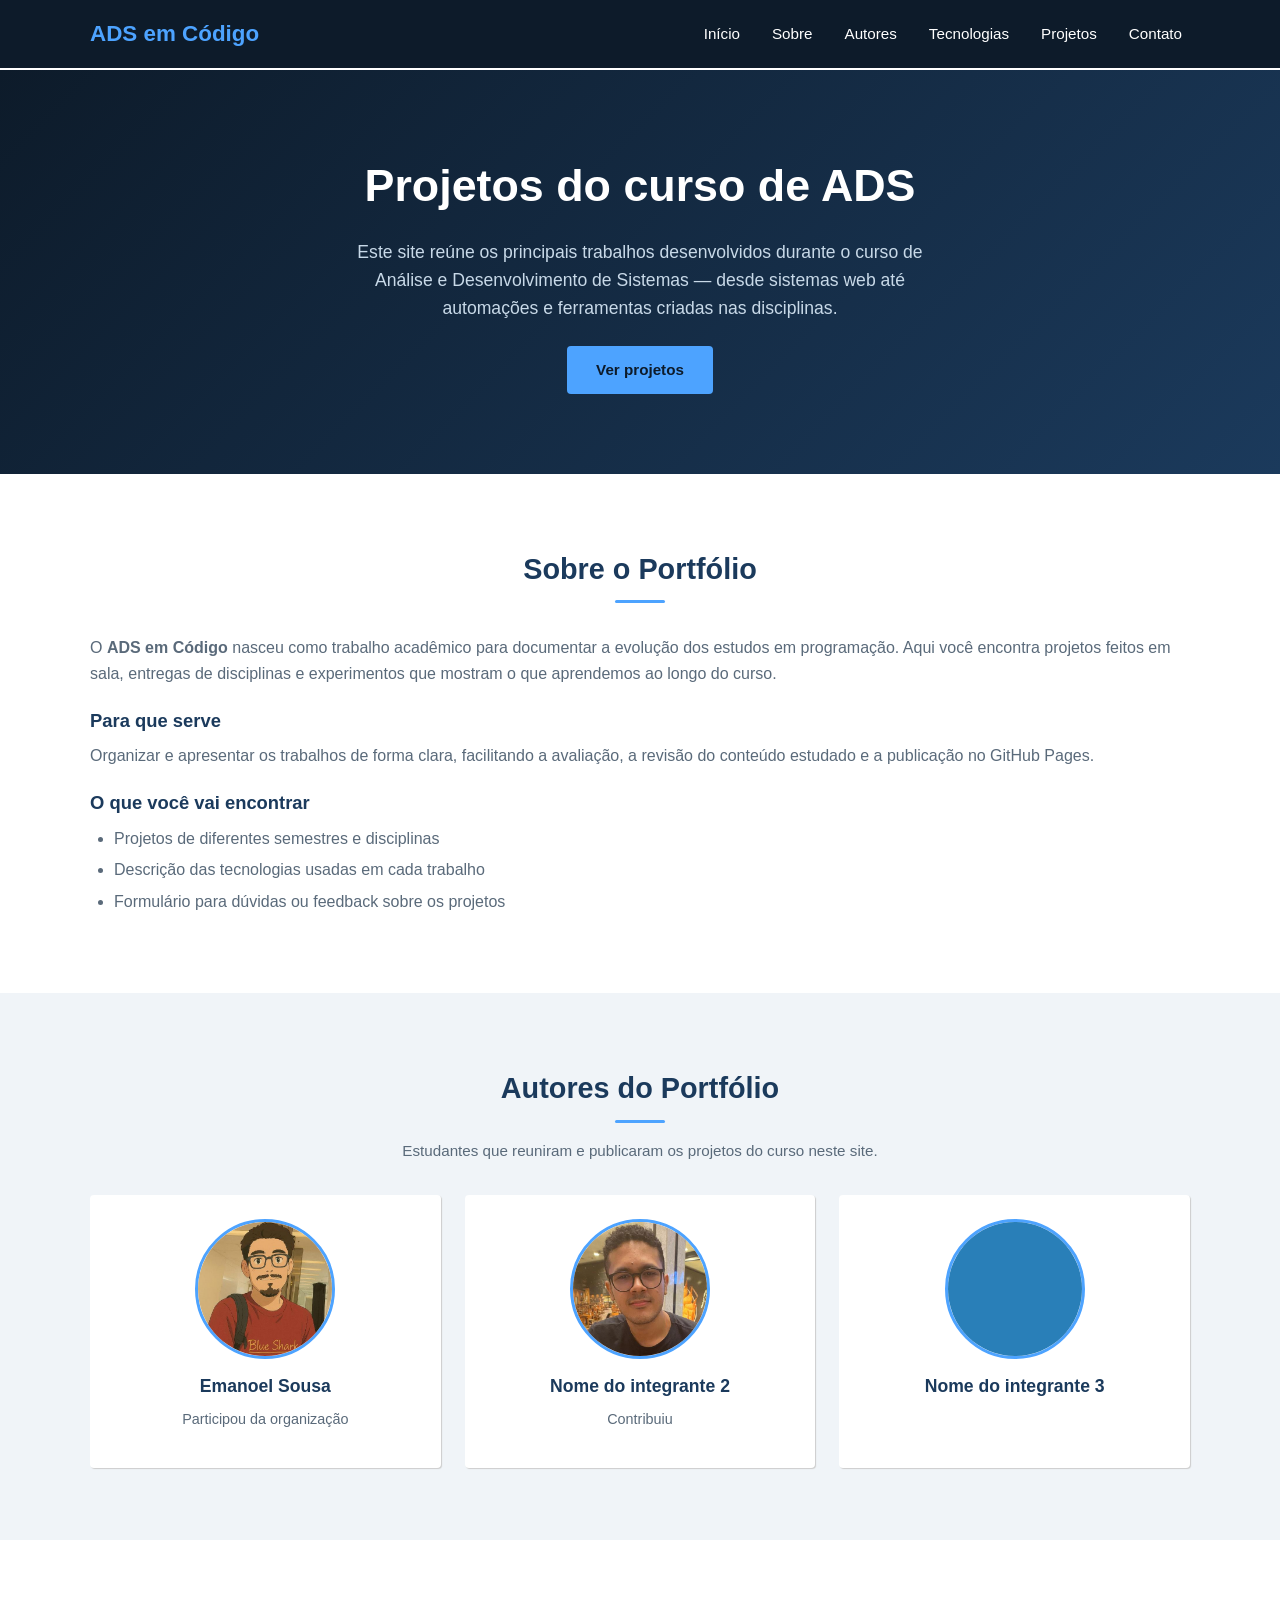
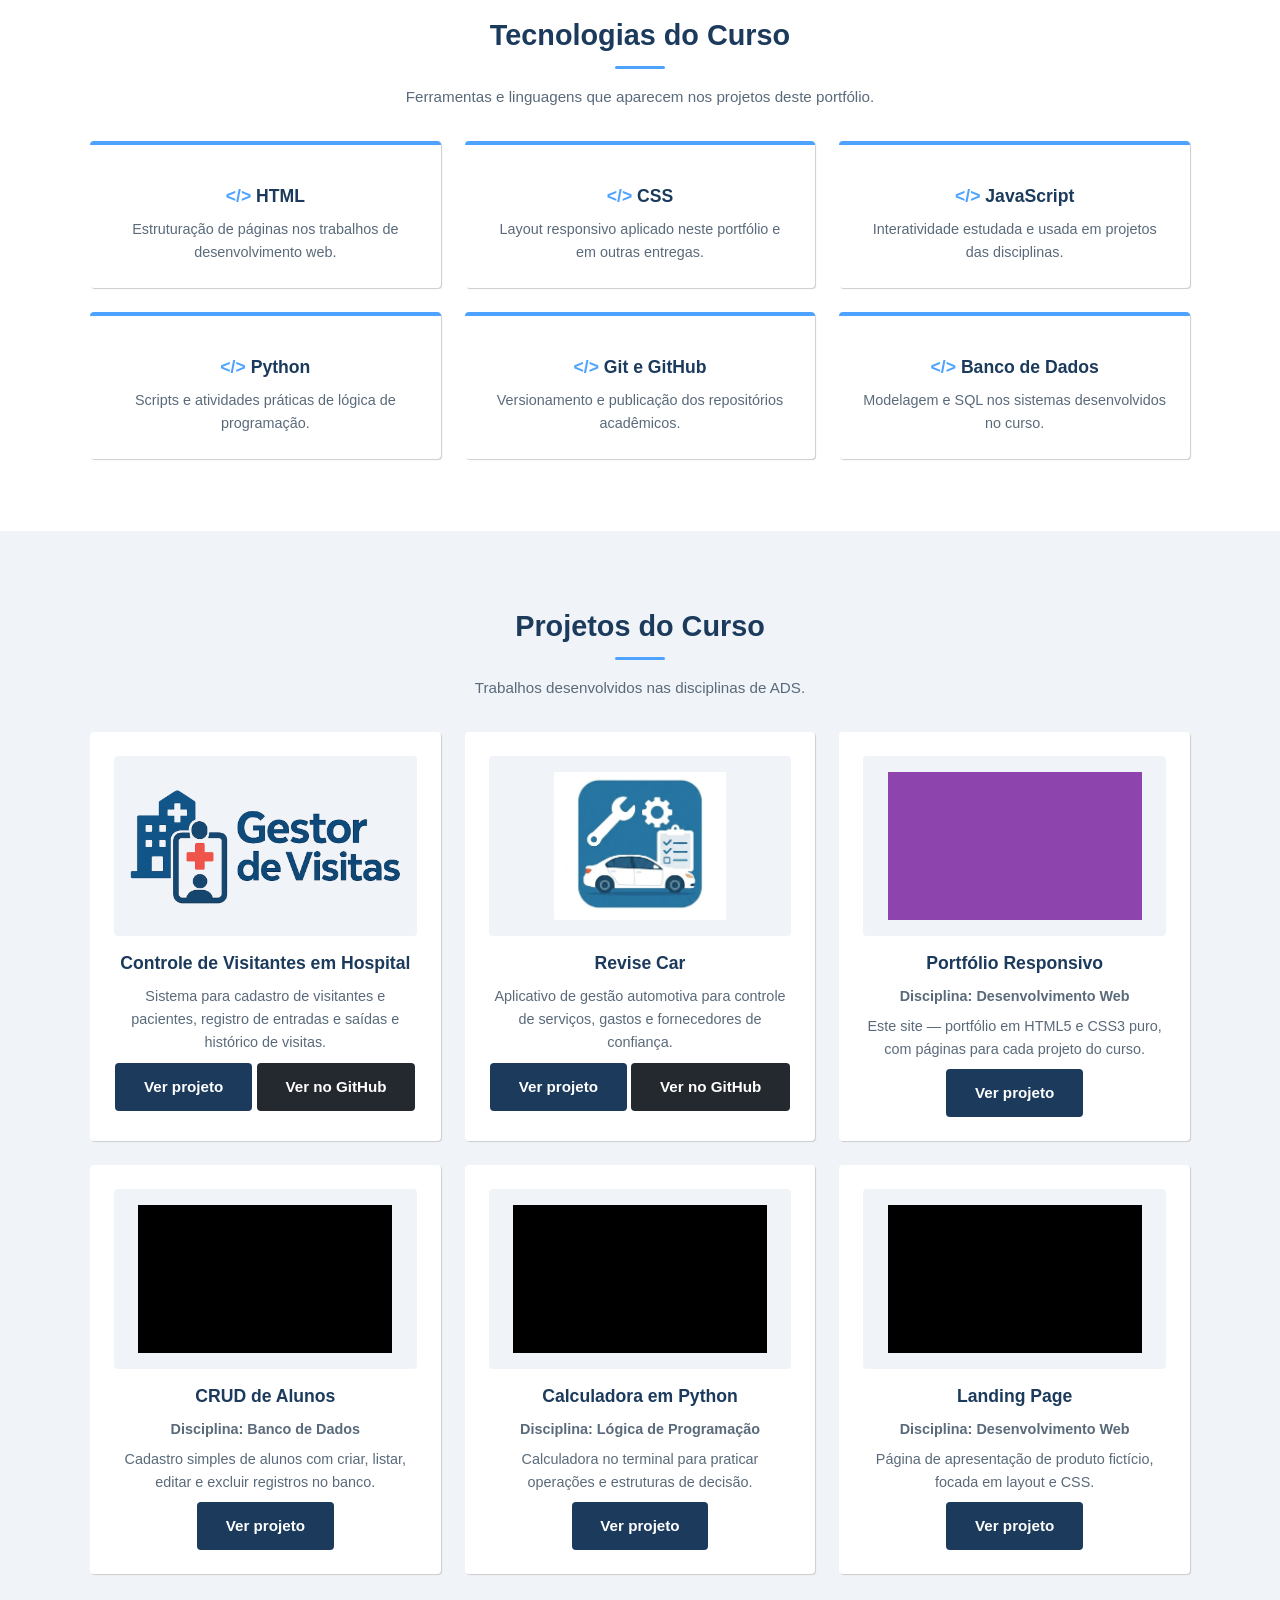
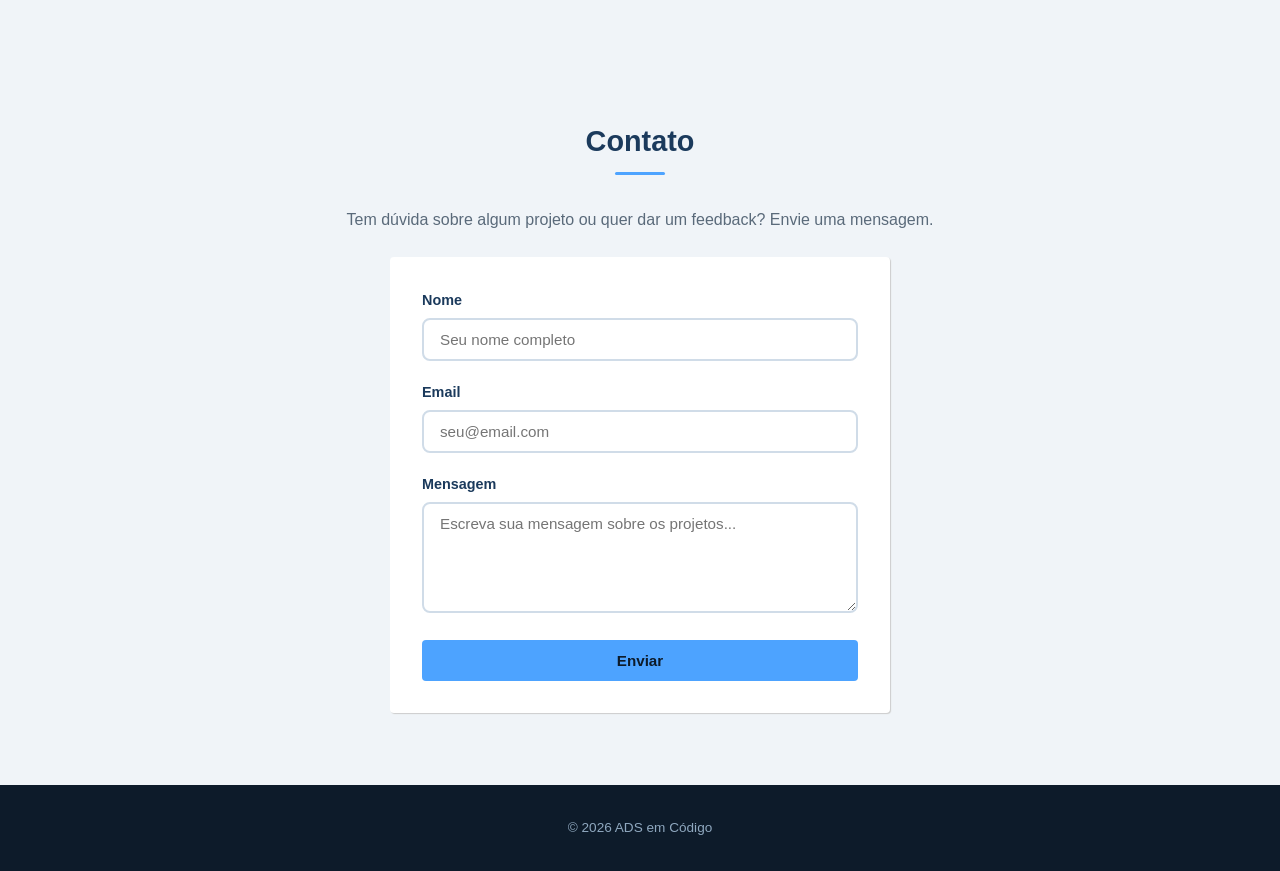
==== commit d1eb7a5a: "att" ====
--- a/index.html
+++ b/index.html
@@ -151,7 +151,7 @@
                         <h3>Controle de Visitantes em Hospital</h3>
                         <p>Sistema para cadastro de visitantes e pacientes, registro de entradas e saídas e histórico de visitas.</p>
                         <a href="projetos/projeto1.html" class="btn btn--secundario">Ver projeto</a>
-                        <a href="https://github.com/EmanoelSousa70/Gest-o-de-visitas-hospitalar" class="btn btn--principal" target="_blank" rel="noopener noreferrer">Ver no GitHub</a>
+                        <a href="https://github.com/EmanoelSousa70/Gest-o-de-visitas-hospitalar" class="btn btn--github" target="_blank" rel="noopener noreferrer">Ver no GitHub</a>
                     </article>
 
                     <article class="card card--projeto">
@@ -159,7 +159,7 @@
                         <h3>Revise Car</h3>
                         <p>Aplicativo de gestão automotiva para controle de serviços, gastos e fornecedores de confiança.</p>
                         <a href="projetos/projeto2.html" class="btn btn--secundario">Ver projeto</a>
-                        <a href="https://github.com/EmanoelSousa70/ProjetoFinalProgDisMov" class="btn btn--principal" target="_blank" rel="noopener noreferrer">Ver no GitHub</a>
+                        <a href="https://github.com/EmanoelSousa70/ProjetoFinalProgDisMov" class="btn btn--github" target="_blank" rel="noopener noreferrer">Ver no GitHub</a>
                     </article>
 
                     <article class="card card--projeto">
@@ -195,6 +195,33 @@
                     </article>
 
                 </div>
+            </div>
+        </section>
+
+        <!-- CONTATO -->
+        <section class="secao secao--cinza" id="contato">
+            <div class="container">
+                <h2 class="secao__titulo">Contato</h2>
+                <p class="contato__intro">Tem dúvida sobre algum projeto ou quer dar um feedback? Envie uma mensagem.</p>
+
+                <form class="formulario" action="#" method="post">
+                    <div class="formulario__grupo">
+                        <label for="nome">Nome</label>
+                        <input type="text" id="nome" name="nome" placeholder="Seu nome completo" required>
+                    </div>
+
+                    <div class="formulario__grupo">
+                        <label for="email">Email</label>
+                        <input type="email" id="email" name="email" placeholder="seu@email.com" required>
+                    </div>
+
+                    <div class="formulario__grupo">
+                        <label for="mensagem">Mensagem</label>
+                        <textarea id="mensagem" name="mensagem" rows="5" placeholder="Escreva sua mensagem sobre os projetos..." required></textarea>
+                    </div>
+
+                    <button type="submit" class="btn btn--principal">Enviar</button>
+                </form>
             </div>
         </section>
 
--- a/css/style.css
+++ b/css/style.css
@@ -143,6 +143,16 @@
     transform: none;
 }
 
+.btn--github {
+    background-color: #24292f;
+    color: #ffffff;
+    margin-top: 0.5rem;
+}
+
+.btn--github:hover {
+    background-color: #2d333b;
+}
+
 /* --- Hero --- */
 .hero {
     margin-top: 120px;
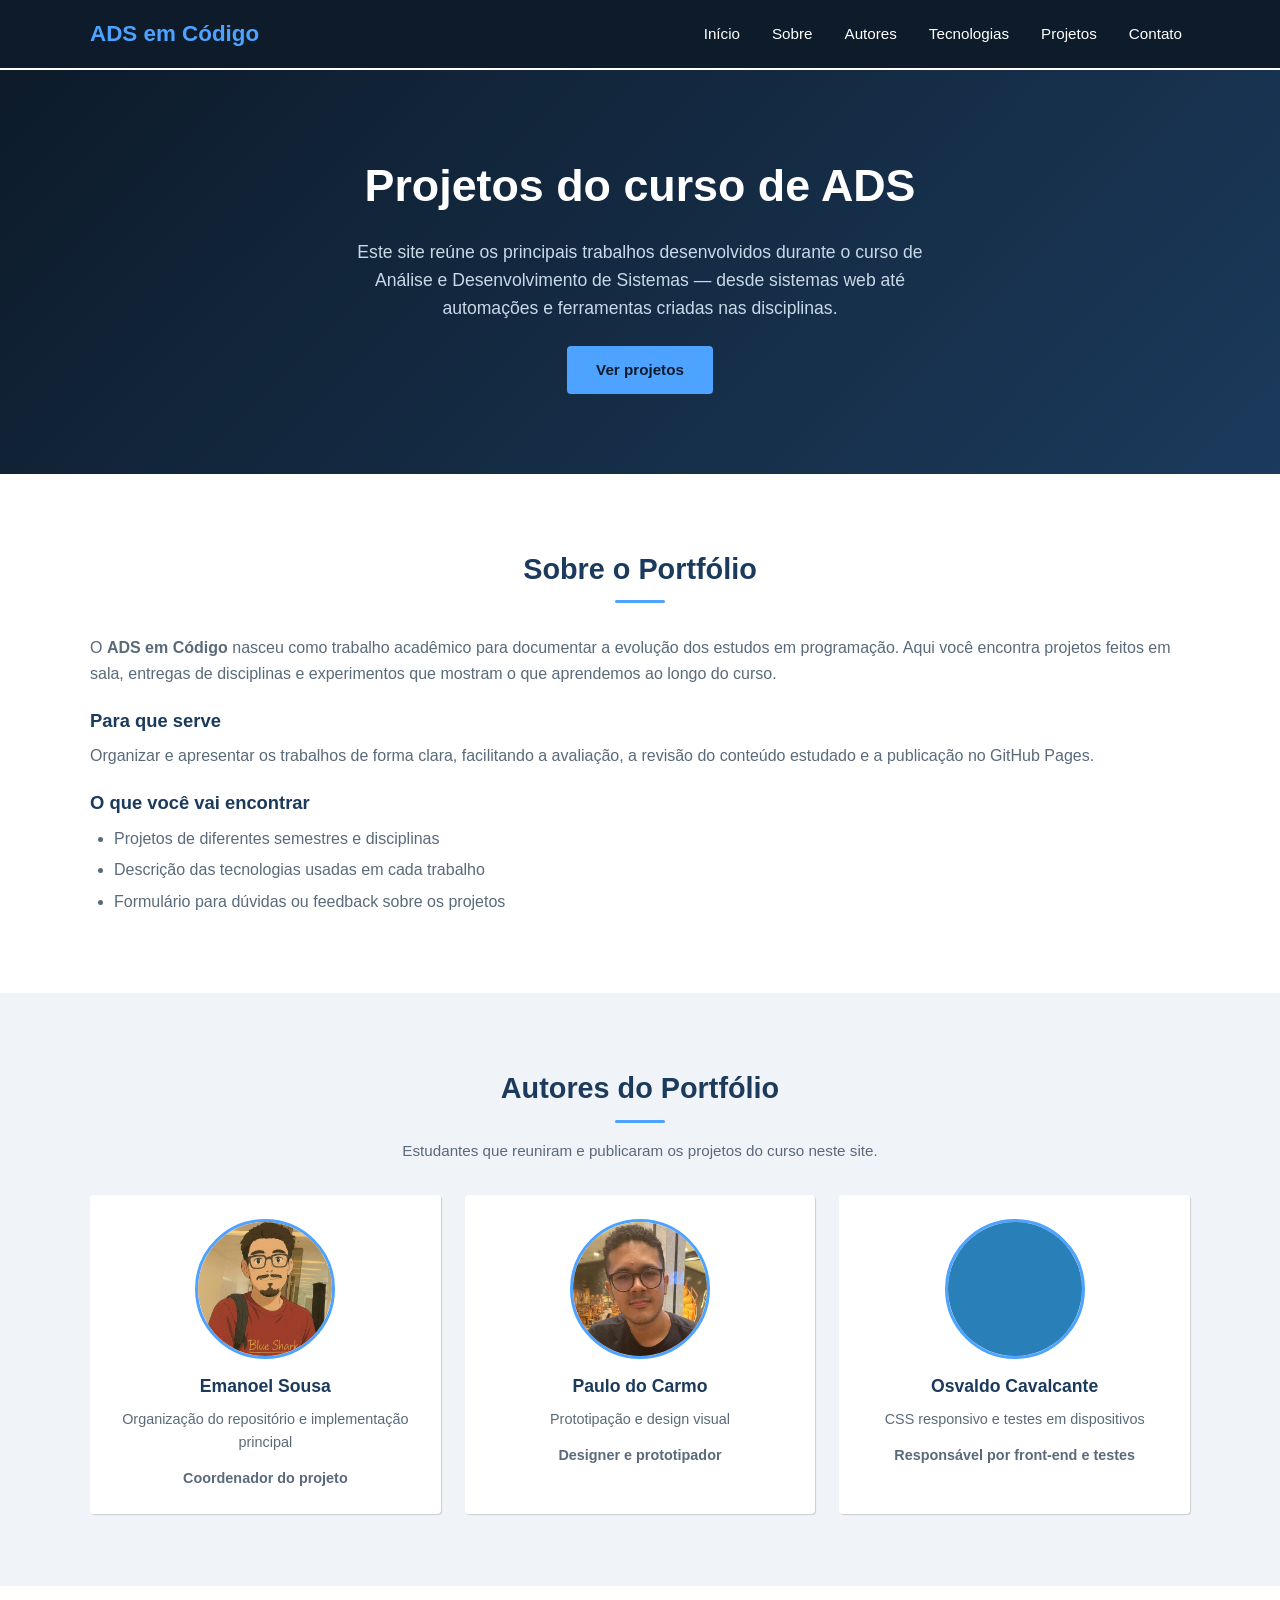
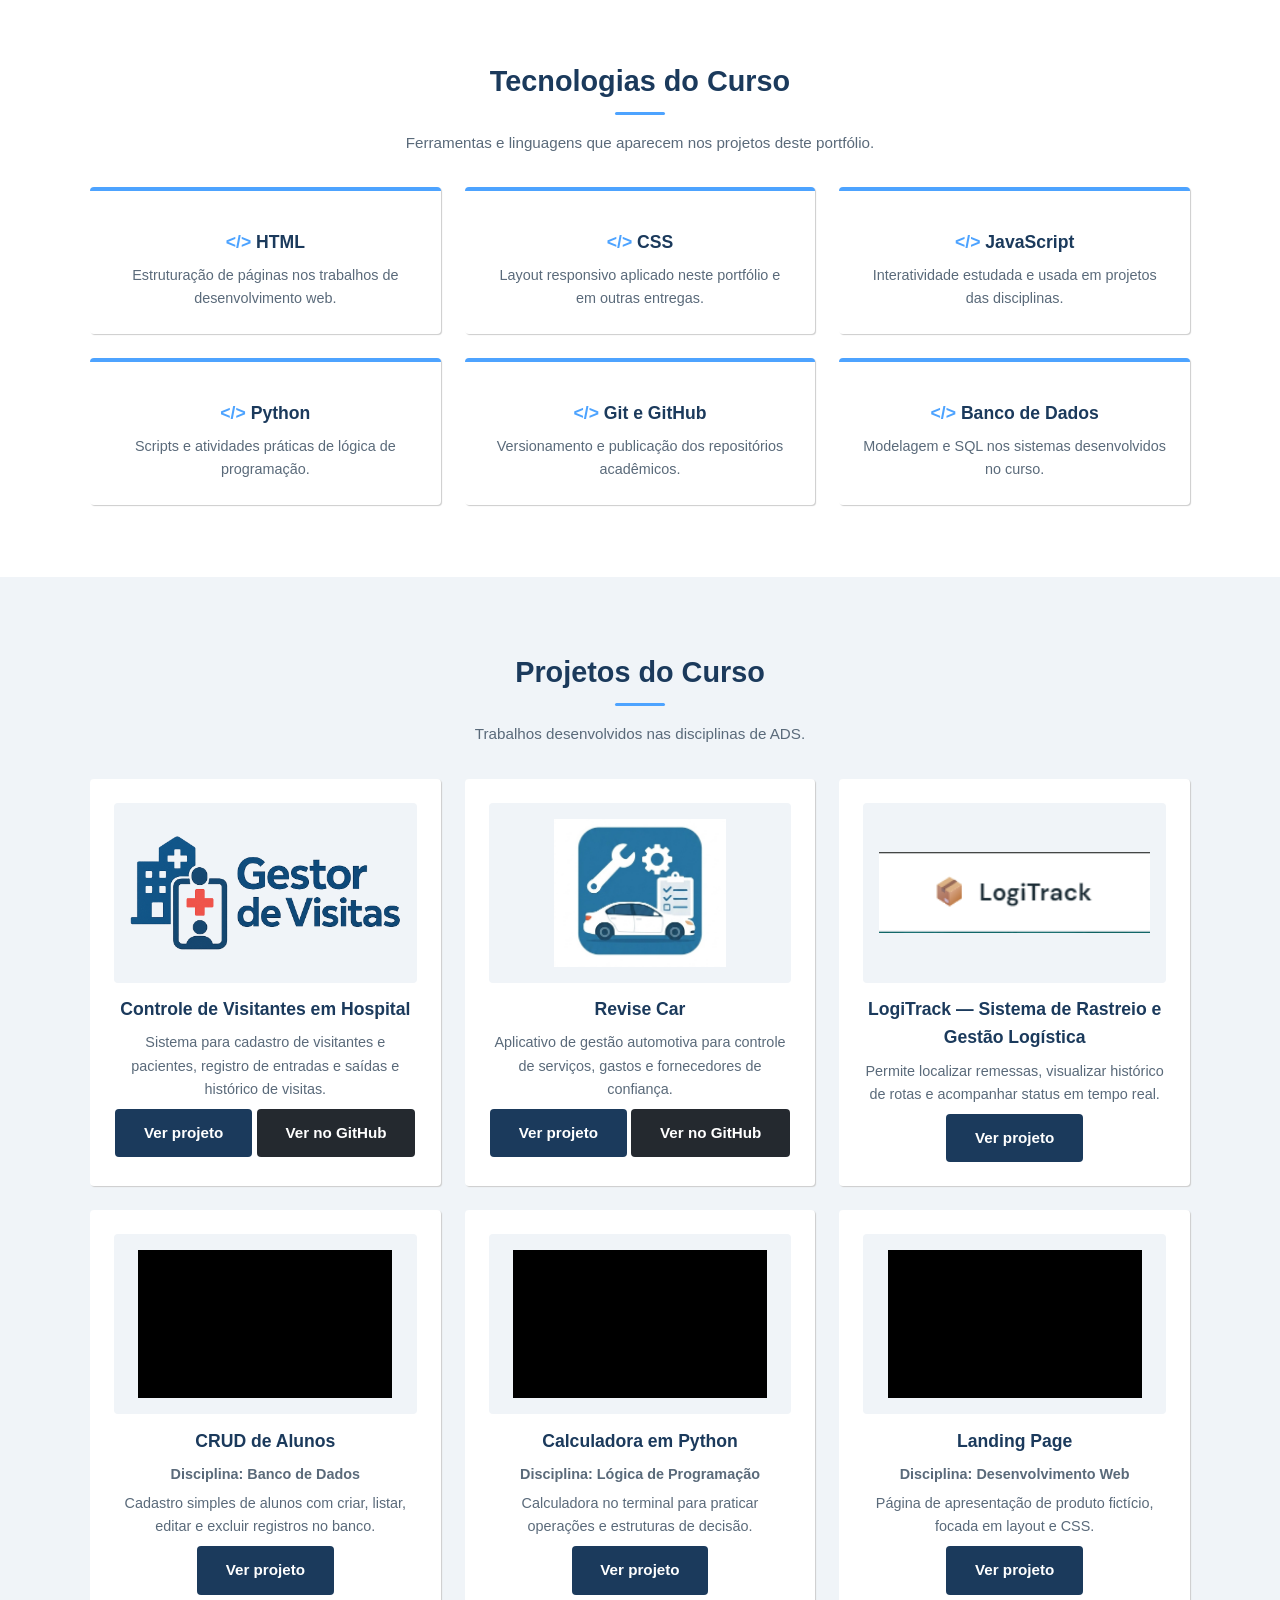
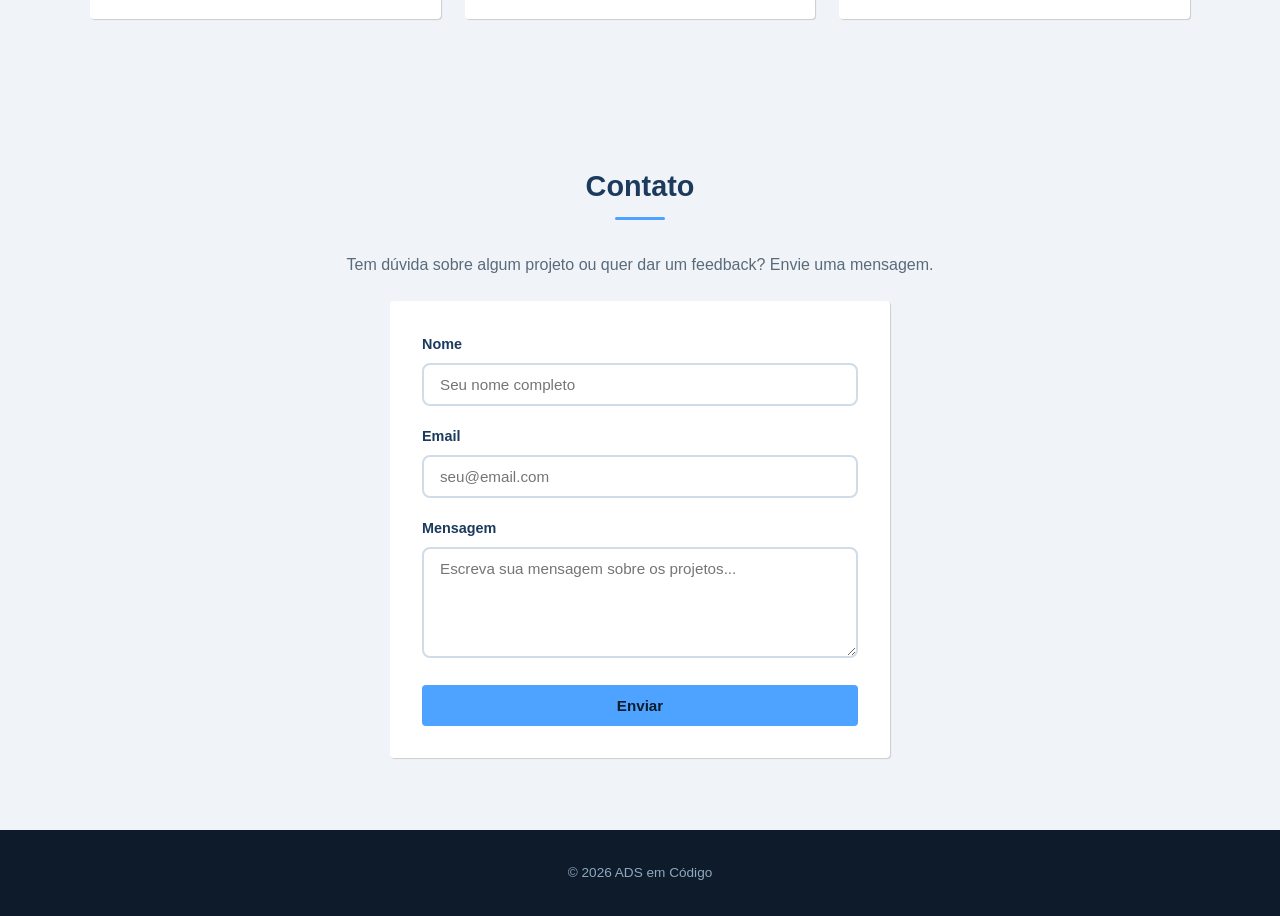
==== commit b4d9bfc1: "projeto 3" ====
--- a/index.html
+++ b/index.html
@@ -76,22 +76,22 @@
                     <article class="card card--integrante">
                         <img src="img/perfil1.jpg" alt="Foto do autor 1" class="card__img card__img--perfil">
                         <h3>Emanoel Sousa</h3>
-                        <p>Participou da organização </p>
-                        <p class="card__tag"></p>
+                        <p>Organização do repositório e implementação principal</p>
+                        <p class="card__tag">Coordenador do projeto</p>
                     </article>
 
                     <article class="card card--integrante">
-                        <img src="img/perfil2.jpg" alt="Foto do autor 2" class="card__img card__img--perfil">
-                        <h3>Nome do integrante 2</h3>
-                        <p>Contribuiu </p>
-                        <p class="card__tag"></p>
+                        <img src="img/perfil2.jpg" alt="Foto do Paulo do Carmo" class="card__img card__img--perfil">
+                        <h3>Paulo do Carmo</h3>
+                        <p>Prototipação e design visual</p>
+                        <p class="card__tag">Designer e prototipador</p>
                     </article>
 
                     <article class="card card--integrante">
-                        <img src="img/perfil3.jpg" alt="Foto do autor 3" class="card__img card__img--perfil">
-                        <h3>Nome do integrante 3</h3>
-                        <p></p>
-                        <p class="card__tag"></p>
+                        <img src="img/perfil3.jpg" alt="Foto do Osvaldo Cavalcante" class="card__img card__img--perfil">
+                        <h3>Osvaldo Cavalcante</h3>
+                        <p>CSS responsivo e testes em dispositivos</p>
+                        <p class="card__tag">Responsável por front-end e testes</p>
                     </article>
 
                 </div>
@@ -164,10 +164,9 @@
 
                     <article class="card card--projeto">
                         <img src="img/projeto3.jpg" alt="Portfólio Responsivo" class="card__img">
-                        <h3>Portfólio Responsivo</h3>
-                        <p class="card__disciplina">Disciplina: Desenvolvimento Web</p>
-                        <p>Este site — portfólio em HTML5 e CSS3 puro, com páginas para cada projeto do curso.</p>
-                        <a href="projetos/projeto3.html" class="btn btn--secundario">Ver projeto</a>
+                            <h3>LogiTrack — Sistema de Rastreio e Gestão Logística</h3>
+                            <p>Permite localizar remessas, visualizar histórico de rotas e acompanhar status em tempo real.</p>
+                            <a href="projetos/projeto3.html" class="btn btn--secundario">Ver projeto</a>
                     </article>
 
                     <article class="card card--projeto">
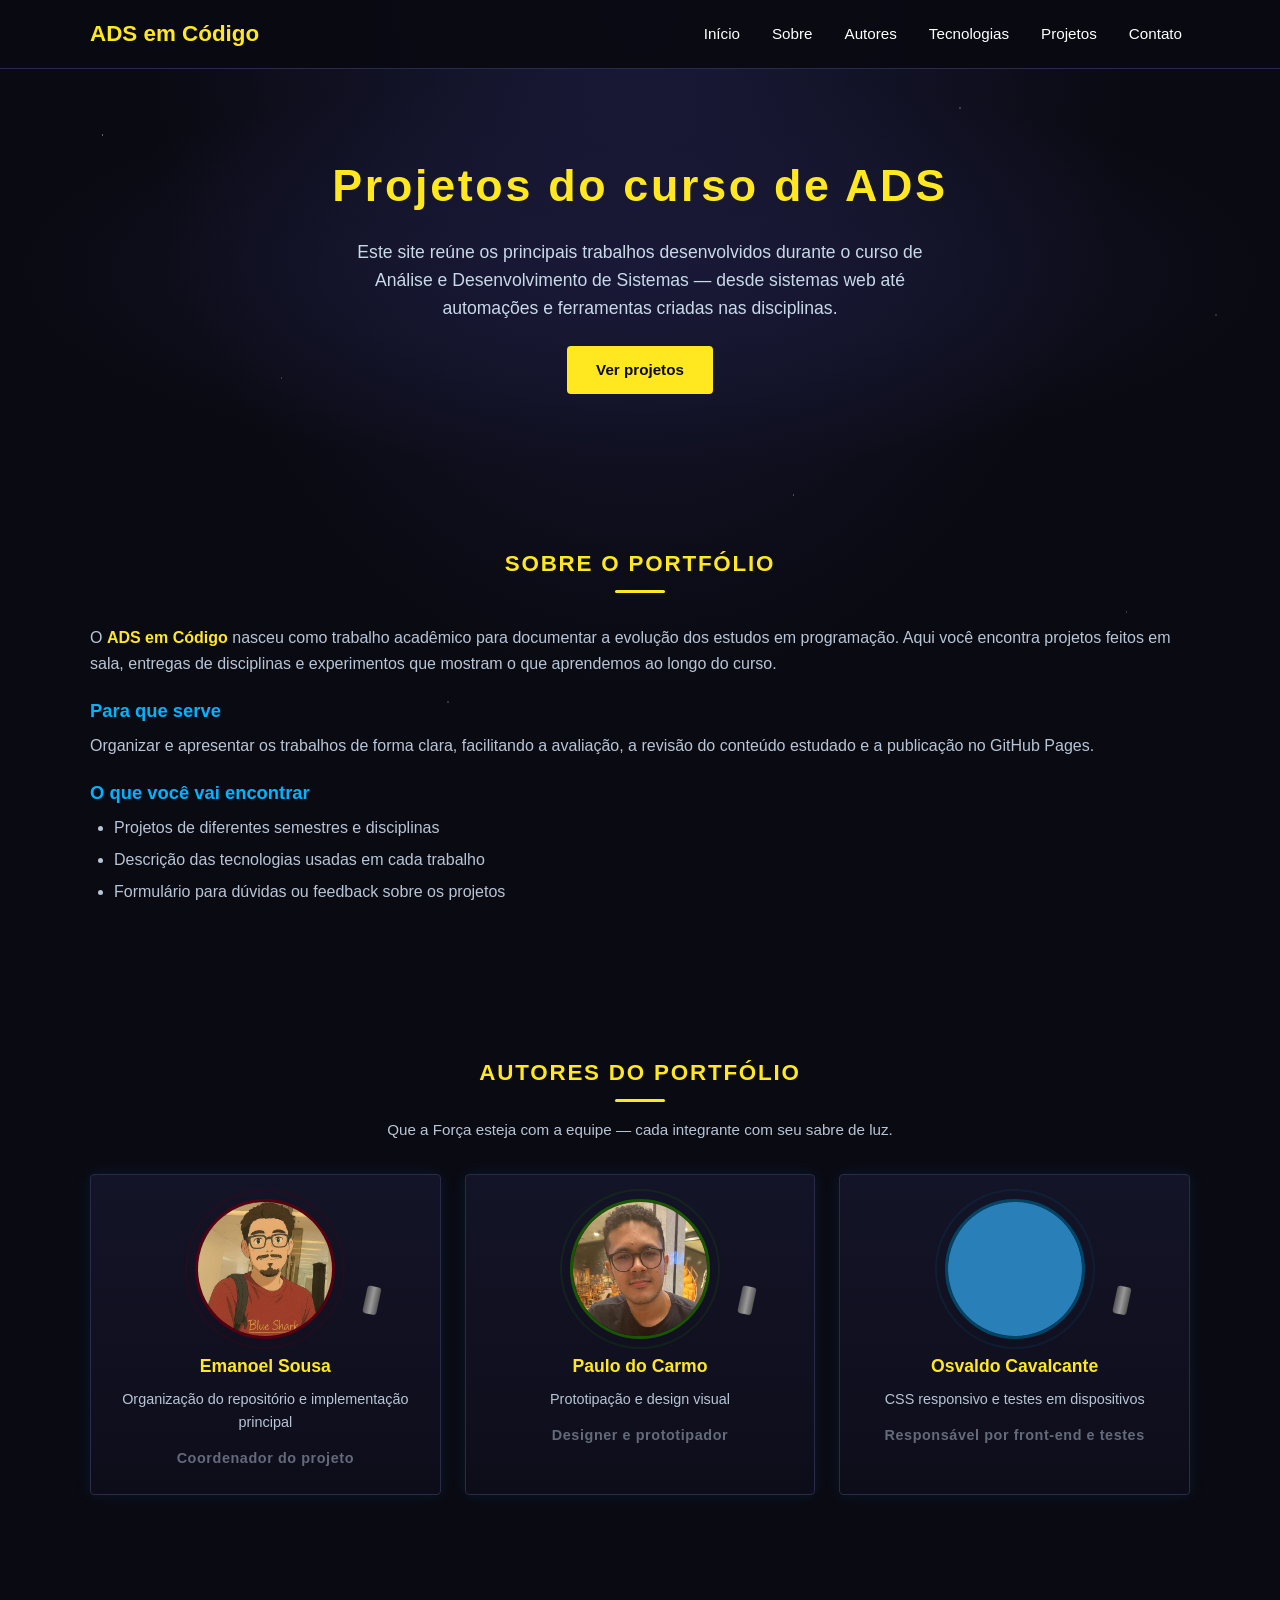
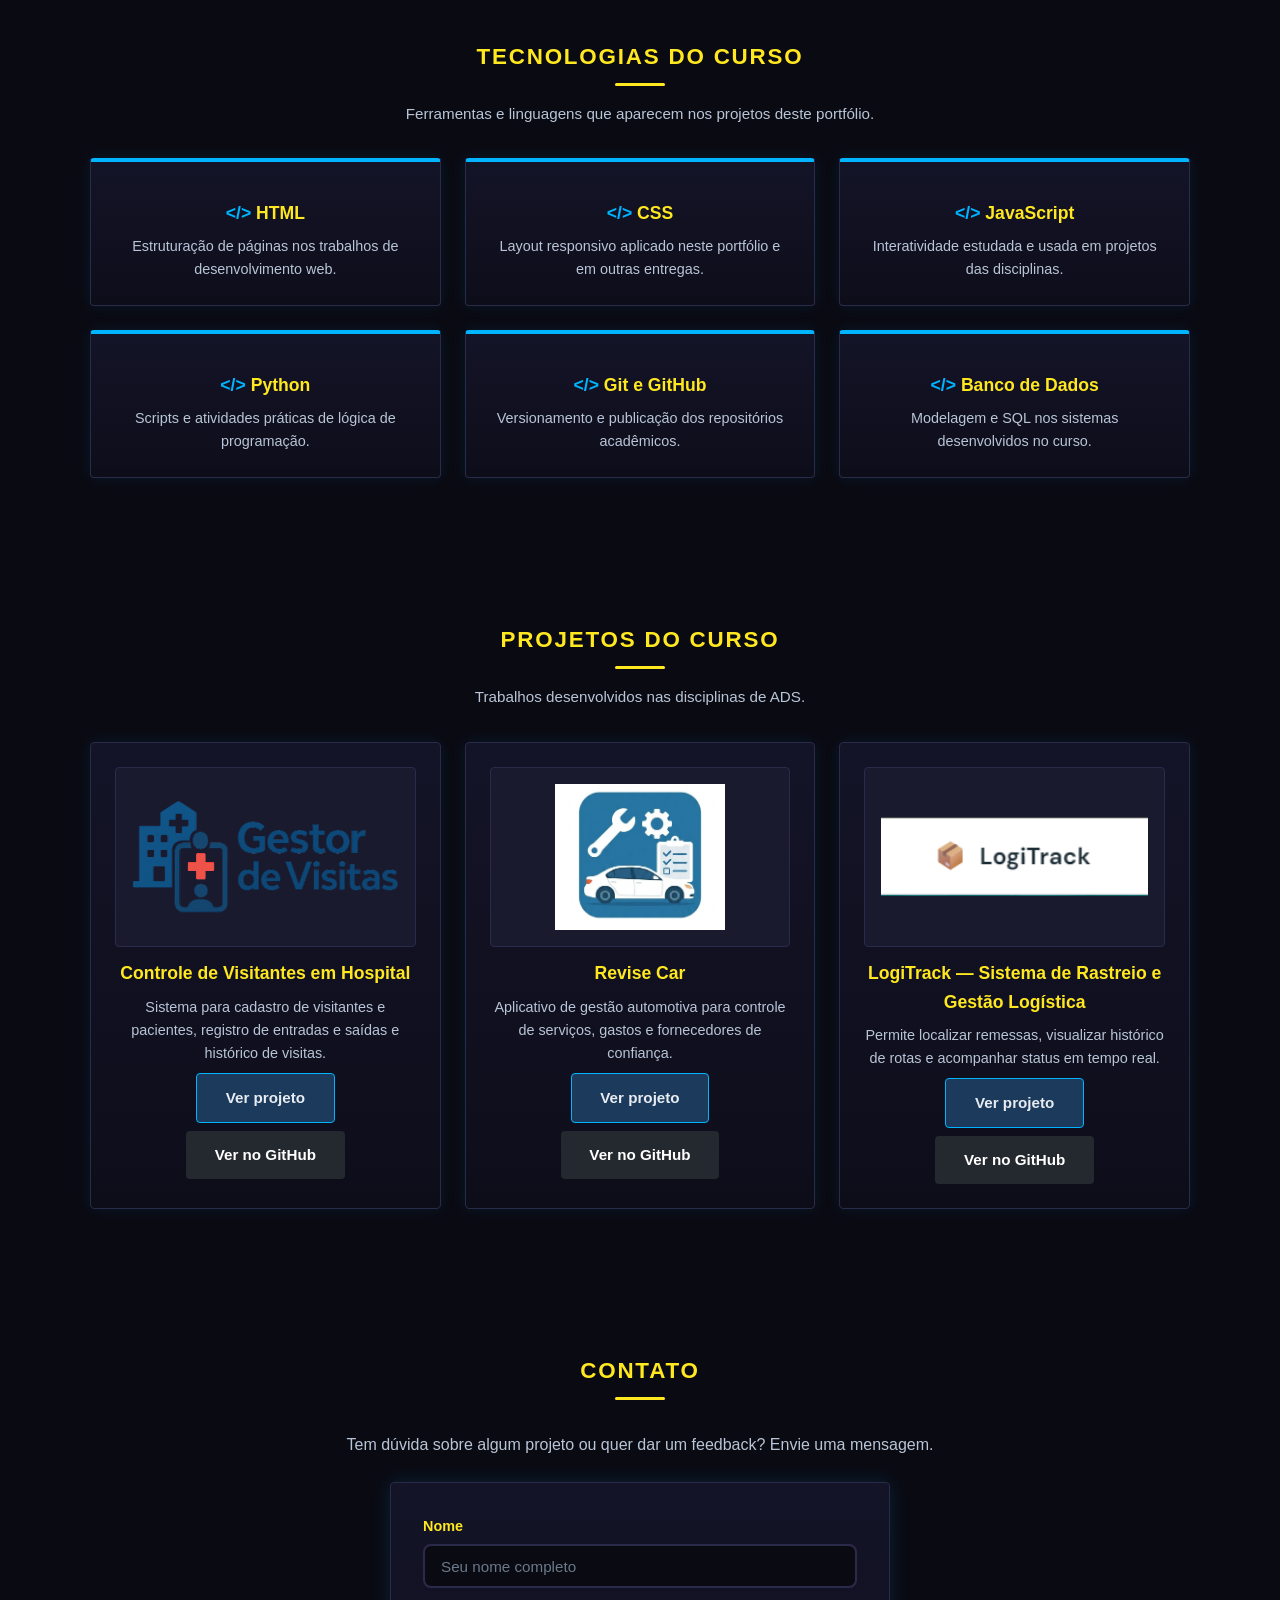
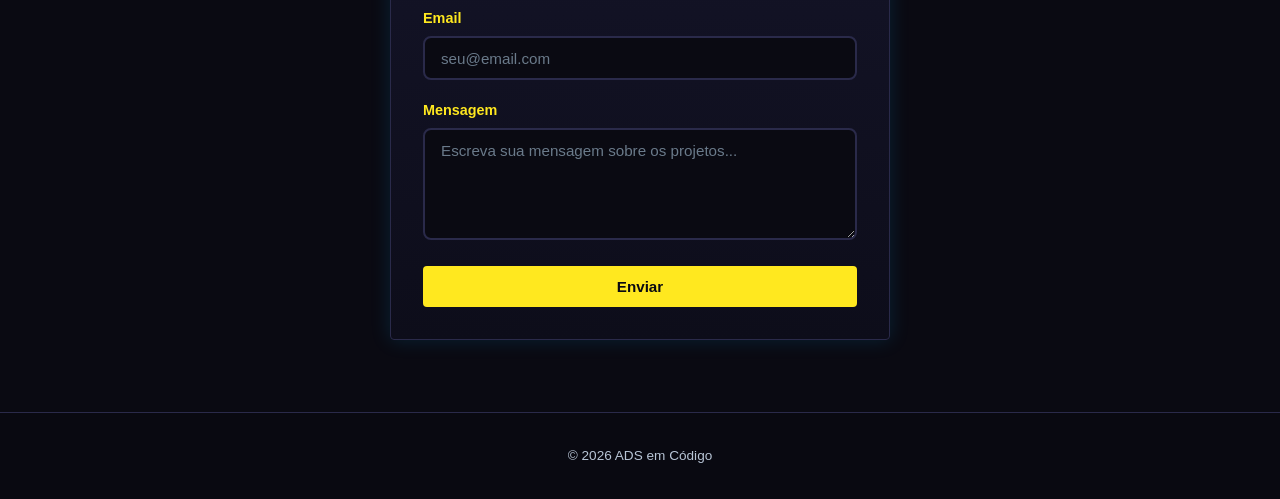
==== commit 6b0c5e74: "FINAL VERSION" ====
--- a/index.html
+++ b/index.html
@@ -7,9 +7,9 @@
     <title>ADS em Código | Portfólio de Projetos</title>
     <link rel="stylesheet" href="css/style.css">
 </head>
-<body>
-
-    <!-- HEADER -->
+<body class="pagina-starwars">
+
+    <!-- Cabeçalho: logo e menu de navegação -->
     <header class="header" id="topo">
         <div class="container header__conteudo">
             <h1 class="header__logo">ADS em Código</h1>
@@ -28,7 +28,7 @@
 
     <main>
 
-        <!-- HERO -->
+        <!-- Banner inicial -->
         <section class="hero" id="hero">
             <div class="container hero__conteudo">
                 <h2 class="hero__titulo">Projetos do curso de ADS</h2>
@@ -41,7 +41,7 @@
             </div>
         </section>
 
-        <!-- SOBRE -->
+        <!-- Sobre: descrição do portfólio -->
         <section class="secao" id="sobre">
             <div class="container">
                 <h2 class="secao__titulo">Sobre o Portfólio</h2>
@@ -66,39 +66,48 @@
             </div>
         </section>
 
-        <!-- AUTORES -->
-        <section class="secao secao--cinza" id="autores">
+        <!-- Perfil: autores do grupo -->
+        <section class="secao" id="autores">
             <div class="container">
                 <h2 class="secao__titulo">Autores do Portfólio</h2>
-                <p class="secao__subtitulo">Estudantes que reuniram e publicaram os projetos do curso neste site.</p>
+                <p class="secao__subtitulo">Que a Força esteja com a equipe — cada integrante com seu sabre de luz.</p>
                 <div class="cards-grid cards-grid--3">
 
-                    <article class="card card--integrante">
-                        <img src="img/perfil1.jpg" alt="Foto do autor 1" class="card__img card__img--perfil">
+                    <article class="card card--integrante card--jedi-vermelho">
+                        <div class="perfil-sabre perfil-sabre--vermelho">
+                            <img src="img/perfil1.jpg" alt="Foto do Emanoel Sousa" class="card__img card__img--perfil">
+                            <span class="sabre-luz sabre-luz--vermelho" aria-hidden="true"></span>
+                        </div>
                         <h3>Emanoel Sousa</h3>
                         <p>Organização do repositório e implementação principal</p>
-                        <p class="card__tag">Coordenador do projeto</p>
-                    </article>
-
-                    <article class="card card--integrante">
-                        <img src="img/perfil2.jpg" alt="Foto do Paulo do Carmo" class="card__img card__img--perfil">
+                        <p class="card__tag card__tag--sabre">Coordenador do projeto</p>
+                    </article>
+
+                    <article class="card card--integrante card--jedi-verde">
+                        <div class="perfil-sabre perfil-sabre--verde">
+                            <img src="img/perfil2.jpg" alt="Foto do Paulo do Carmo" class="card__img card__img--perfil">
+                            <span class="sabre-luz sabre-luz--verde" aria-hidden="true"></span>
+                        </div>
                         <h3>Paulo do Carmo</h3>
                         <p>Prototipação e design visual</p>
-                        <p class="card__tag">Designer e prototipador</p>
-                    </article>
-
-                    <article class="card card--integrante">
-                        <img src="img/perfil3.jpg" alt="Foto do Osvaldo Cavalcante" class="card__img card__img--perfil">
+                        <p class="card__tag card__tag--sabre">Designer e prototipador</p>
+                    </article>
+
+                    <article class="card card--integrante card--jedi-azul">
+                        <div class="perfil-sabre perfil-sabre--azul">
+                            <img src="img/perfil3.jpg" alt="Foto do Osvaldo Cavalcante" class="card__img card__img--perfil">
+                            <span class="sabre-luz sabre-luz--azul" aria-hidden="true"></span>
+                        </div>
                         <h3>Osvaldo Cavalcante</h3>
                         <p>CSS responsivo e testes em dispositivos</p>
-                        <p class="card__tag">Responsável por front-end e testes</p>
+                        <p class="card__tag card__tag--sabre">Responsável por front-end e testes</p>
                     </article>
 
                 </div>
             </div>
         </section>
 
-        <!-- TECNOLOGIAS -->
+        <!-- Tecnologias: linguagens e ferramentas do curso -->
         <section class="secao" id="habilidades">
             <div class="container">
                 <h2 class="secao__titulo">Tecnologias do Curso</h2>
@@ -139,8 +148,8 @@
             </div>
         </section>
 
-        <!-- PROJETOS -->
-        <section class="secao secao--cinza" id="projetos">
+        <!-- Projetos: cards com os trabalhos do curso -->
+        <section class="secao" id="projetos">
             <div class="container">
                 <h2 class="secao__titulo">Projetos do Curso</h2>
                 <p class="secao__subtitulo">Trabalhos desenvolvidos nas disciplinas de ADS.</p>
@@ -163,42 +172,19 @@
                     </article>
 
                     <article class="card card--projeto">
-                        <img src="img/projeto3.jpg" alt="Portfólio Responsivo" class="card__img">
-                            <h3>LogiTrack — Sistema de Rastreio e Gestão Logística</h3>
-                            <p>Permite localizar remessas, visualizar histórico de rotas e acompanhar status em tempo real.</p>
-                            <a href="projetos/projeto3.html" class="btn btn--secundario">Ver projeto</a>
-                    </article>
-
-                    <article class="card card--projeto">
-                        <img src="img/projeto4.jpg" alt="CRUD de Alunos" class="card__img">
-                        <h3>CRUD de Alunos</h3>
-                        <p class="card__disciplina">Disciplina: Banco de Dados</p>
-                        <p>Cadastro simples de alunos com criar, listar, editar e excluir registros no banco.</p>
-                        <a href="projetos/projeto4.html" class="btn btn--secundario">Ver projeto</a>
-                    </article>
-
-                    <article class="card card--projeto">
-                        <img src="img/projeto5.jpg" alt="Calculadora em Python" class="card__img">
-                        <h3>Calculadora em Python</h3>
-                        <p class="card__disciplina">Disciplina: Lógica de Programação</p>
-                        <p>Calculadora no terminal para praticar operações e estruturas de decisão.</p>
-                        <a href="projetos/projeto5.html" class="btn btn--secundario">Ver projeto</a>
-                    </article>
-
-                    <article class="card card--projeto">
-                        <img src="img/projeto6.jpg" alt="Landing Page" class="card__img">
-                        <h3>Landing Page</h3>
-                        <p class="card__disciplina">Disciplina: Desenvolvimento Web</p>
-                        <p>Página de apresentação de produto fictício, focada em layout e CSS.</p>
-                        <a href="projetos/projeto6.html" class="btn btn--secundario">Ver projeto</a>
+                        <img src="img/projeto3.jpg" alt="LogiTrack — Sistema de Rastreio e Gestão Logística" class="card__img">
+                        <h3>LogiTrack — Sistema de Rastreio e Gestão Logística</h3>
+                        <p>Permite localizar remessas, visualizar histórico de rotas e acompanhar status em tempo real.</p>
+                        <a href="projetos/projeto3.html" class="btn btn--secundario">Ver projeto</a>
+                        <a href="https://github.com/paulocsousaf/trabalho-portifolio" class="btn btn--github" target="_blank" rel="noopener noreferrer">Ver no GitHub</a>
                     </article>
 
                 </div>
             </div>
         </section>
 
-        <!-- CONTATO -->
-        <section class="secao secao--cinza" id="contato">
+        <!-- Contato: formulário -->
+        <section class="secao" id="contato">
             <div class="container">
                 <h2 class="secao__titulo">Contato</h2>
                 <p class="contato__intro">Tem dúvida sobre algum projeto ou quer dar um feedback? Envie uma mensagem.</p>
@@ -226,7 +212,7 @@
 
     </main>
 
-    <!-- FOOTER -->
+    <!-- Rodapé -->
     <footer class="footer">
         <div class="container">
             <p class="footer__direitos">&copy; 2026 ADS em Código</p>
--- a/css/style.css
+++ b/css/style.css
@@ -1,11 +1,7 @@
-/* ============================================
-   ADS em Código - Portfólio de Projetos
-   HTML5 + CSS3 | Mobile First
-   ============================================ */
 
 @import url('https://fonts.googleapis.com/css2?family=Poppins:wght@400;600;700&display=swap');
 
-/* --- Variáveis --- */
+
 :root {
     --azul-escuro: #0d1b2a;
     --azul-medio: #1b3a5c;
@@ -20,7 +16,7 @@
     --transicao: none;
 }
 
-/* --- Reset básico --- */
+
 *,
 *::before,
 *::after {
@@ -56,14 +52,14 @@
     list-style: none;
 }
 
-/* --- Container --- */
+
 .container {
     width: 90%;
     max-width: 1100px;
     margin: 0 auto;
 }
 
-/* --- Header fixo --- */
+
 .header {
     position: fixed;
     top: 0;
@@ -108,7 +104,7 @@
     color: var(--azul-escuro);
 }
 
-/* --- Botões --- */
+
 .btn {
     display: inline-block;
     padding: 0.75rem 1.8rem;
@@ -153,7 +149,7 @@
     background-color: #2d333b;
 }
 
-/* --- Hero --- */
+
 .hero {
     margin-top: 120px;
     background: linear-gradient(135deg, var(--azul-escuro) 0%, var(--azul-medio) 100%);
@@ -174,7 +170,7 @@
     color: #c8d9e8;
 }
 
-/* --- Seções --- */
+
 .secao {
     padding: 3.5rem 0;
 }
@@ -209,7 +205,7 @@
     margin: -1rem auto 2rem;
 }
 
-/* --- Sobre --- */
+
 .sobre p {
     margin-bottom: 1rem;
     color: var(--cinza-texto);
@@ -231,7 +227,7 @@
     margin-bottom: 0.4rem;
 }
 
-/* --- Cards --- */
+
 .cards-grid {
     display: grid;
     gap: 1.5rem;
@@ -275,6 +271,8 @@
     margin: 0 auto;
     object-fit: cover;
     border: 3px solid var(--azul-claro);
+    position: relative;
+    z-index: 2;
 }
 
 .card__tag {
@@ -284,6 +282,527 @@
     font-size: 0.85rem;
 }
 
+
+/* Tema Star Wars: fundo escuro, estrelas, cores e cards */
+.pagina-starwars {
+    color: #e8ecf2;
+    background-color: #0a0a12;
+    background-image:
+        radial-gradient(1px 1px at 8% 15%, rgba(255, 255, 255, 0.75), transparent),
+        radial-gradient(1px 1px at 22% 42%, rgba(255, 255, 255, 0.5), transparent),
+        radial-gradient(1px 1px at 35% 78%, rgba(255, 255, 255, 0.6), transparent),
+        radial-gradient(1px 1px at 48% 28%, rgba(255, 255, 255, 0.45), transparent),
+        radial-gradient(1px 1px at 62% 55%, rgba(255, 255, 255, 0.55), transparent),
+        radial-gradient(1px 1px at 75% 12%, rgba(255, 255, 255, 0.65), transparent),
+        radial-gradient(1px 1px at 88% 68%, rgba(255, 255, 255, 0.4), transparent),
+        radial-gradient(1px 1px at 95% 35%, rgba(255, 255, 255, 0.5), transparent),
+        radial-gradient(ellipse at top, #1a1a3a 0%, #0a0a12 55%);
+    background-attachment: fixed;
+}
+
+.pagina-starwars .header {
+    background-color: rgba(10, 10, 18, 0.95);
+    border-bottom: 1px solid #2a2a4a;
+}
+
+.pagina-starwars .header__logo {
+    color: #ffe81f;
+}
+
+.pagina-starwars .nav__lista a:hover {
+    background-color: #ffe81f;
+    color: #0a0a12;
+}
+
+.pagina-starwars .hero {
+    background: radial-gradient(ellipse at center, rgba(26, 26, 58, 0.85) 0%, transparent 70%);
+}
+
+.pagina-starwars .hero__titulo {
+    color: #ffe81f;
+    letter-spacing: 0.06em;
+}
+
+.pagina-starwars .secao,
+.pagina-starwars .secao--cinza {
+    background: transparent;
+}
+
+.pagina-starwars .secao__titulo {
+    color: #ffe81f;
+    letter-spacing: 0.08em;
+    text-transform: uppercase;
+    font-size: 1.4rem;
+}
+
+.pagina-starwars .secao__titulo::after {
+    background-color: #ffe81f;
+}
+
+.pagina-starwars .secao__subtitulo,
+.pagina-starwars .contato__intro {
+    color: #b8c5d6;
+}
+
+.pagina-starwars .sobre p,
+.pagina-starwars .sobre .lista-sobre,
+.pagina-starwars .lista-sobre li {
+    color: #b8c5d6;
+}
+
+.pagina-starwars .sobre h3 {
+    color: #00b4ff;
+}
+
+.pagina-starwars .sobre strong {
+    color: #ffe81f;
+}
+
+.pagina-starwars .card {
+    background: linear-gradient(180deg, #141428 0%, #0d0d1a 100%);
+    border: 1px solid #2a2a4a;
+    box-shadow: 0 0 15px rgba(0, 180, 255, 0.1);
+}
+
+.pagina-starwars .card h3 {
+    color: #ffe81f;
+}
+
+.pagina-starwars .card p {
+    color: #b8c5d6;
+}
+
+.pagina-starwars .card__disciplina {
+    color: #00b4ff;
+}
+
+.pagina-starwars .card--habilidade {
+    border-top: 4px solid #00b4ff;
+}
+
+.pagina-starwars .card--habilidade h3::before {
+    color: #00b4ff;
+}
+
+.pagina-starwars .card--projeto .card__img {
+    background-color: #1a1a2e;
+    border: 1px solid #2a2a4a;
+}
+
+.pagina-starwars .btn--principal {
+    background-color: #ffe81f;
+    color: #0a0a12;
+}
+
+.pagina-starwars .btn--principal:hover {
+    background-color: #f5d800;
+}
+
+.pagina-starwars .btn--secundario {
+    background-color: #1b3a5c;
+    border: 1px solid #00b4ff;
+    color: #e8ecf2;
+}
+
+.pagina-starwars .btn--secundario:hover {
+    background-color: #00b4ff;
+    color: #0a0a12;
+}
+
+.pagina-starwars .formulario {
+    background: linear-gradient(180deg, #141428 0%, #0d0d1a 100%);
+    border: 1px solid #2a2a4a;
+    box-shadow: 0 0 20px rgba(0, 180, 255, 0.15);
+}
+
+.pagina-starwars .formulario label {
+    color: #ffe81f;
+}
+
+.pagina-starwars .formulario input,
+.pagina-starwars .formulario textarea {
+    background-color: #0a0a12;
+    border-color: #2a2a4a;
+    color: #e8ecf2;
+}
+
+.pagina-starwars .formulario input::placeholder,
+.pagina-starwars .formulario textarea::placeholder {
+    color: #6a7a8a;
+}
+
+.pagina-starwars .formulario input:focus,
+.pagina-starwars .formulario textarea:focus {
+    border-color: #00b4ff;
+    outline: none;
+}
+
+.pagina-starwars .footer {
+    background-color: rgba(10, 10, 18, 0.98);
+    border-top: 1px solid #2a2a4a;
+}
+
+.pagina-starwars .footer__direitos {
+    color: #b8c5d6;
+}
+
+
+/* Tema Star Wars: páginas de detalhe dos projetos */
+.pagina-starwars.pagina-projeto .projeto-detalhe__titulo {
+    color: #ffe81f;
+}
+
+.pagina-starwars.pagina-projeto .projeto-detalhe__disciplina {
+    color: #00b4ff;
+}
+
+.pagina-starwars.pagina-projeto .projeto-bloco h2 {
+    color: #ffe81f;
+    border-bottom-color: #2a2a4a;
+}
+
+.pagina-starwars.pagina-projeto .projeto-bloco p {
+    color: #b8c5d6;
+}
+
+.pagina-starwars.pagina-projeto .projeto-dica {
+    color: #00b4ff;
+}
+
+.pagina-starwars.pagina-projeto .galeria__item {
+    background-color: #141428;
+    border: 1px solid #2a2a4a;
+}
+
+.pagina-starwars.pagina-projeto .galeria__item img {
+    background-color: #1a1a2e;
+}
+
+.pagina-starwars.pagina-projeto .galeria__item figcaption {
+    color: #b8c5d6;
+}
+
+.pagina-starwars.pagina-projeto .projeto-bloco--destaque {
+    background-color: #141428;
+    border-left-color: #00b4ff;
+}
+
+.pagina-starwars.pagina-projeto .tabela {
+    background-color: #141428;
+    border: 1px solid #2a2a4a;
+}
+
+.pagina-starwars.pagina-projeto .tabela caption {
+    color: #b8c5d6;
+}
+
+.pagina-starwars.pagina-projeto .tabela thead {
+    background-color: #1a1a3a;
+}
+
+.pagina-starwars.pagina-projeto .tabela tbody tr:nth-child(even) {
+    background-color: #0d0d1a;
+}
+
+.pagina-starwars.pagina-projeto .tabela tbody tr:hover {
+    background-color: #1b3a5c;
+}
+
+.pagina-starwars.pagina-projeto .tabela th,
+.pagina-starwars.pagina-projeto .tabela td {
+    color: #e8ecf2;
+}
+
+.pagina-starwars.pagina-projeto .lista-tags li {
+    background-color: #1b3a5c;
+    border: 1px solid #00b4ff;
+}
+
+
+/* Tema Star Wars: perfil dos autores e sabres de luz */
+.card--integrante {
+    position: relative;
+    overflow: visible;
+    background: linear-gradient(180deg, #141428 0%, #0d0d1a 100%);
+    border: 1px solid #2a2a4a;
+    color: #e8ecf2;
+}
+
+.card--integrante h3 {
+    color: #ffe81f;
+}
+
+.card--integrante p {
+    color: #b8c5d6;
+}
+
+.card--jedi-azul {
+    box-shadow: 0 0 8px rgba(0, 180, 255, 0.08);
+    transition: box-shadow 0.35s ease;
+}
+
+.card--jedi-vermelho {
+    box-shadow: 0 0 8px rgba(255, 0, 64, 0.08);
+    transition: box-shadow 0.35s ease;
+}
+
+.card--jedi-verde {
+    box-shadow: 0 0 8px rgba(57, 255, 20, 0.06);
+    transition: box-shadow 0.35s ease;
+}
+
+.card--jedi-roxo {
+    box-shadow: 0 0 8px rgba(176, 38, 255, 0.08);
+    transition: box-shadow 0.35s ease;
+}
+
+.card--jedi-azul:hover {
+    box-shadow: 0 0 20px rgba(0, 180, 255, 0.25);
+}
+
+.card--jedi-vermelho:hover {
+    box-shadow: 0 0 20px rgba(255, 0, 64, 0.3);
+}
+
+.card--jedi-verde:hover {
+    box-shadow: 0 0 20px rgba(57, 255, 20, 0.2);
+}
+
+.card--jedi-roxo:hover {
+    box-shadow: 0 0 20px rgba(176, 38, 255, 0.25);
+}
+
+.perfil-sabre {
+    position: relative;
+    width: 140px;
+    height: 140px;
+    margin: 0 auto 0.5rem;
+}
+
+.perfil-sabre::before {
+    content: '';
+    position: absolute;
+    inset: -10px;
+    border-radius: 50%;
+    z-index: 1;
+    opacity: 0.25;
+    transition: opacity 0.35s ease, box-shadow 0.35s ease, border-color 0.35s ease;
+}
+
+.perfil-sabre--azul::before {
+    border: 2px solid #004466;
+    box-shadow: none;
+}
+
+.perfil-sabre--vermelho::before {
+    border: 2px solid #550011;
+    box-shadow: none;
+}
+
+.perfil-sabre--verde::before {
+    border: 2px solid #1a5500;
+    box-shadow: none;
+}
+
+.perfil-sabre--roxo::before {
+    border: 2px solid #4a1070;
+    box-shadow: none;
+}
+
+.card--integrante:hover .perfil-sabre::before {
+    opacity: 1;
+    animation: sabre-pulso 2.5s ease-in-out infinite;
+}
+
+.card--integrante:hover .perfil-sabre--azul::before {
+    border-color: #00b4ff;
+    box-shadow: 0 0 12px #00b4ff, 0 0 28px rgba(0, 180, 255, 0.5);
+}
+
+.card--integrante:hover .perfil-sabre--vermelho::before {
+    border-color: #ff0040;
+    box-shadow: 0 0 12px #ff0040, 0 0 28px rgba(255, 0, 64, 0.5);
+}
+
+.card--integrante:hover .perfil-sabre--verde::before {
+    border-color: #39ff14;
+    box-shadow: 0 0 12px #39ff14, 0 0 28px rgba(57, 255, 20, 0.45);
+}
+
+.card--integrante:hover .perfil-sabre--roxo::before {
+    border-color: #b026ff;
+    box-shadow: 0 0 12px #b026ff, 0 0 28px rgba(176, 38, 255, 0.5);
+}
+
+.sabre-luz {
+    position: absolute;
+    top: 50%;
+    right: -38px;
+    width: 8px;
+    height: 90px;
+    transform: translateY(-50%) rotate(12deg);
+    transform-origin: bottom center;
+    border-radius: 4px;
+    z-index: 3;
+}
+
+.sabre-luz::before {
+    content: '';
+    position: absolute;
+    bottom: 0;
+    left: 50%;
+    transform: translateX(-50%);
+    width: 14px;
+    height: 28px;
+    background: linear-gradient(90deg, #555, #999, #555);
+    border-radius: 3px;
+}
+
+.sabre-luz::after {
+    content: '';
+    position: absolute;
+    bottom: 24px;
+    left: 50%;
+    transform: translateX(-50%);
+    width: 6px;
+    height: 0;
+    border-radius: 3px 3px 0 0;
+    opacity: 0;
+    box-shadow: none;
+    transition: height 0.35s ease, opacity 0.35s ease, box-shadow 0.35s ease;
+}
+
+.sabre-luz--azul::after {
+    background: linear-gradient(to top, #0077aa, #00b4ff, #aaf0ff);
+}
+
+.sabre-luz--vermelho::after {
+    background: linear-gradient(to top, #880020, #ff0040, #ff8090);
+}
+
+.sabre-luz--verde::after {
+    background: linear-gradient(to top, #1a9900, #39ff14, #c8ffb0);
+}
+
+.sabre-luz--roxo::after {
+    background: linear-gradient(to top, #6a10a8, #b026ff, #e8b0ff);
+}
+
+.card--integrante:hover .sabre-luz::after {
+    height: 66px;
+    opacity: 1;
+    animation: sabre-brilo 1.8s ease-in-out infinite;
+}
+
+.card--integrante:hover .sabre-luz--azul::after {
+    box-shadow: 0 0 10px #00b4ff, 0 0 20px rgba(0, 180, 255, 0.8);
+}
+
+.card--integrante:hover .sabre-luz--vermelho::after {
+    box-shadow: 0 0 10px #ff0040, 0 0 20px rgba(255, 0, 64, 0.8);
+}
+
+.card--integrante:hover .sabre-luz--verde::after {
+    box-shadow: 0 0 10px #39ff14, 0 0 20px rgba(57, 255, 20, 0.7);
+}
+
+.card--integrante:hover .sabre-luz--roxo::after {
+    box-shadow: 0 0 10px #b026ff, 0 0 20px rgba(176, 38, 255, 0.8);
+}
+
+.card--jedi-azul .card__img--perfil {
+    border-color: #004466;
+    transition: border-color 0.35s ease, box-shadow 0.35s ease;
+}
+
+.card--jedi-vermelho .card__img--perfil {
+    border-color: #550011;
+    transition: border-color 0.35s ease, box-shadow 0.35s ease;
+}
+
+.card--jedi-verde .card__img--perfil {
+    border-color: #1a5500;
+    transition: border-color 0.35s ease, box-shadow 0.35s ease;
+}
+
+.card--jedi-roxo .card__img--perfil {
+    border-color: #4a1070;
+    transition: border-color 0.35s ease, box-shadow 0.35s ease;
+}
+
+.card--jedi-azul:hover .card__img--perfil {
+    border-color: #00b4ff;
+    box-shadow: 0 0 12px rgba(0, 180, 255, 0.5);
+}
+
+.card--jedi-vermelho:hover .card__img--perfil {
+    border-color: #ff0040;
+    box-shadow: 0 0 12px rgba(255, 0, 64, 0.5);
+}
+
+.card--jedi-verde:hover .card__img--perfil {
+    border-color: #39ff14;
+    box-shadow: 0 0 12px rgba(57, 255, 20, 0.45);
+}
+
+.card--jedi-roxo:hover .card__img--perfil {
+    border-color: #b026ff;
+    box-shadow: 0 0 12px rgba(176, 38, 255, 0.5);
+}
+
+.card__tag--sabre {
+    font-size: 0.8rem;
+    letter-spacing: 0.04em;
+    opacity: 0.5;
+    transition: opacity 0.35s ease, color 0.35s ease;
+}
+
+.card--integrante:hover .card__tag--sabre {
+    opacity: 1;
+}
+
+.card--jedi-azul .card__tag--sabre {
+    color: #004466;
+}
+
+.card--jedi-vermelho .card__tag--sabre {
+    color: #550011;
+}
+
+.card--jedi-verde .card__tag--sabre {
+    color: #1a5500;
+}
+
+.card--jedi-roxo .card__tag--sabre {
+    color: #4a1070;
+}
+
+.card--jedi-azul:hover .card__tag--sabre {
+    color: #00b4ff;
+}
+
+.card--jedi-vermelho:hover .card__tag--sabre {
+    color: #ff0040;
+}
+
+.card--jedi-verde:hover .card__tag--sabre {
+    color: #39ff14;
+}
+
+.card--jedi-roxo:hover .card__tag--sabre {
+    color: #b026ff;
+}
+
+@keyframes sabre-pulso {
+    0%, 100% { opacity: 1; }
+    50% { opacity: 0.65; }
+}
+
+@keyframes sabre-brilo {
+    0%, 100% { filter: brightness(1); }
+    50% { filter: brightness(1.35); }
+}
+
 .card--habilidade {
     border-top: 4px solid var(--azul-claro);
 }
@@ -307,7 +826,7 @@
     margin-bottom: 0.4rem;
 }
 
-/* --- Tabela --- */
+
 .tabela-wrapper {
     overflow-x: auto;
 }
@@ -349,7 +868,7 @@
     background-color: #dce8f5;
 }
 
-/* --- Formulário --- */
+
 .contato__intro {
     text-align: center;
     color: var(--cinza-texto);
@@ -398,7 +917,7 @@
     width: 100%;
 }
 
-/* --- Footer --- */
+
 .footer {
     background-color: var(--azul-escuro);
     color: var(--branco);
@@ -428,9 +947,6 @@
     color: #8fa8bf;
 }
 
-/* ============================================
-   PÁGINAS DE PROJETO (detalhe)
-   ============================================ */
 
 .pagina-projeto .header--simples {
     position: relative;
@@ -575,11 +1091,29 @@
     text-align: center;
 }
 
-/* ============================================
-   MEDIA QUERIES - Tablet e Desktop
-   ============================================ */
-
-/* Tablet */
+
+/* Mobile: sabre embaixo da foto e cards empilhados */
+@media (max-width: 599px) {
+    .card--integrante {
+        padding-bottom: 2rem;
+    }
+
+    .sabre-luz {
+        right: auto;
+        left: 50%;
+        top: auto;
+        bottom: -55px;
+        transform: translateX(-50%);
+        height: 75px;
+    }
+
+    .perfil-sabre {
+        margin-bottom: 3.5rem;
+    }
+}
+
+
+/* Tablet: menu na horizontal e grid com 2 colunas */
 @media (min-width: 600px) {
     .header__conteudo {
         flex-direction: row;
@@ -609,7 +1143,8 @@
     }
 }
 
-/* Desktop */
+
+/* Desktop: grid com 3 colunas e textos maiores */
 @media (min-width: 900px) {
     .nav__lista a {
         font-size: 0.95rem;
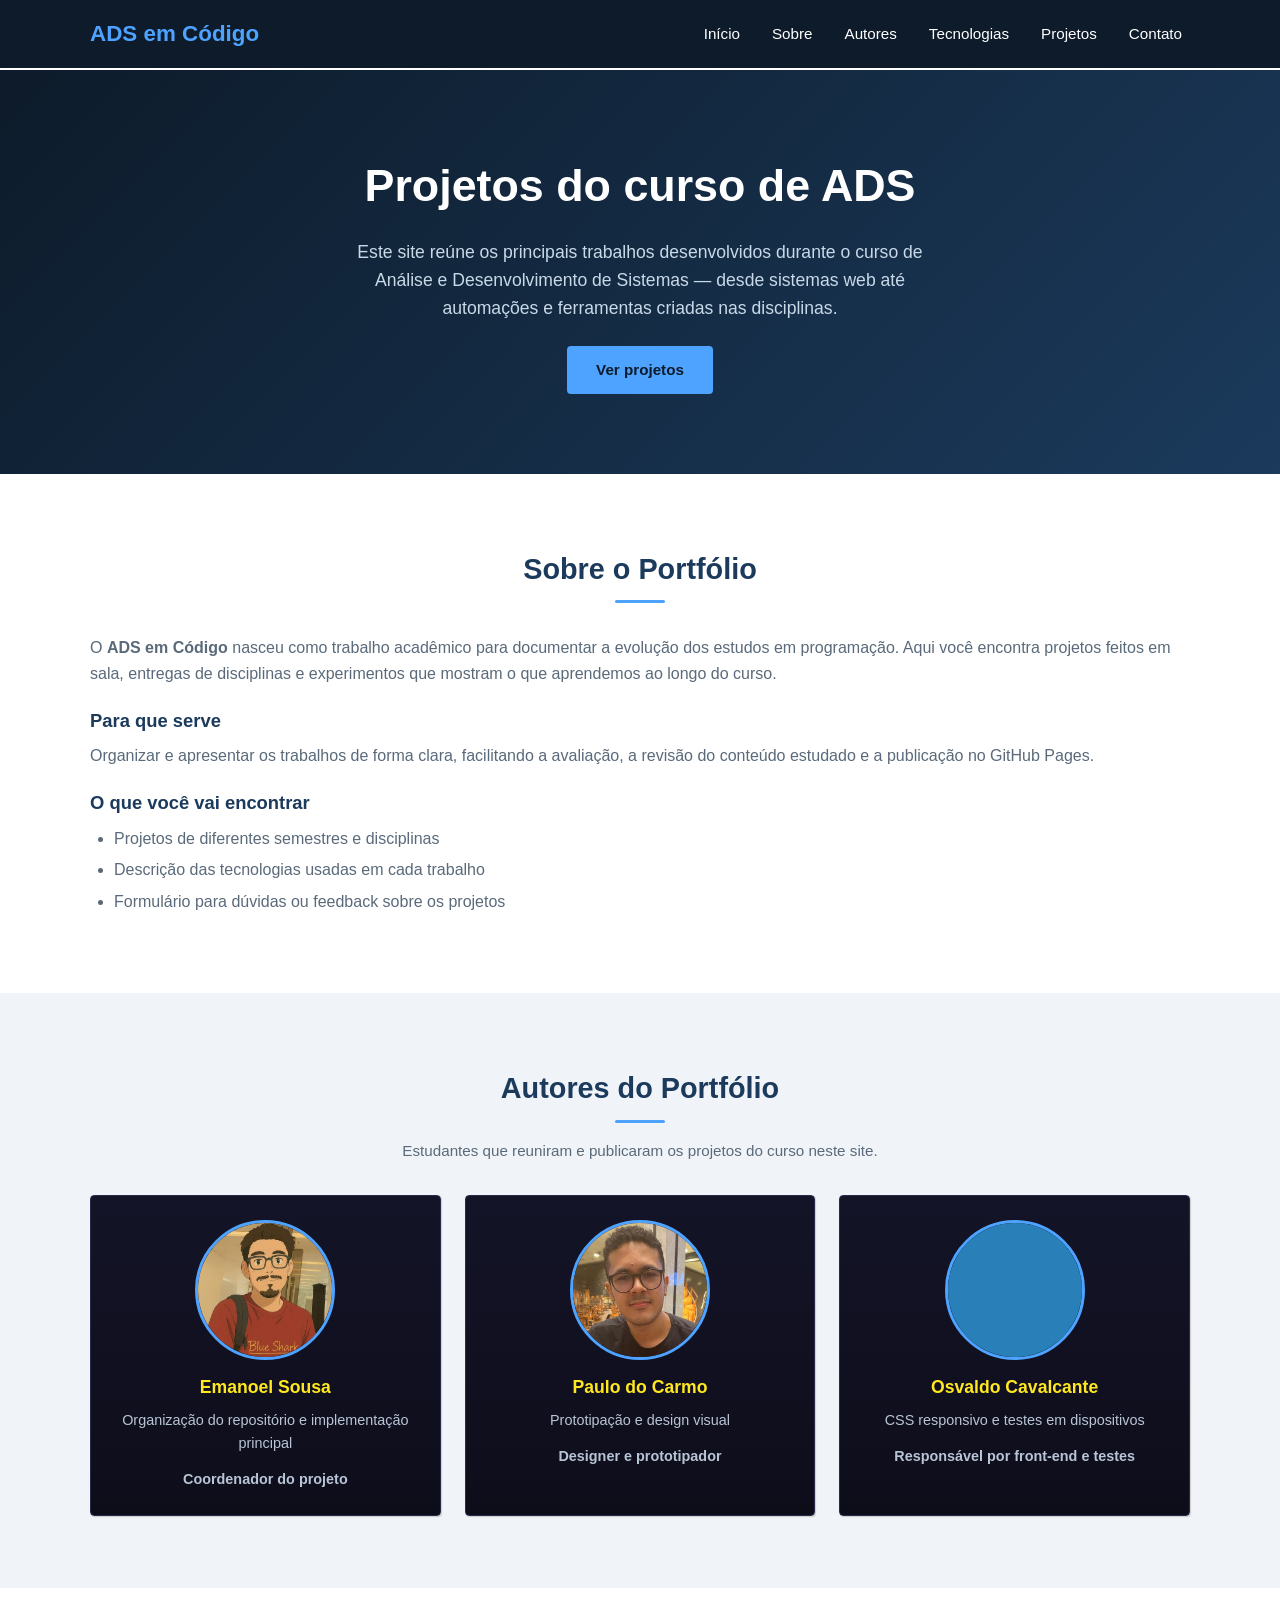
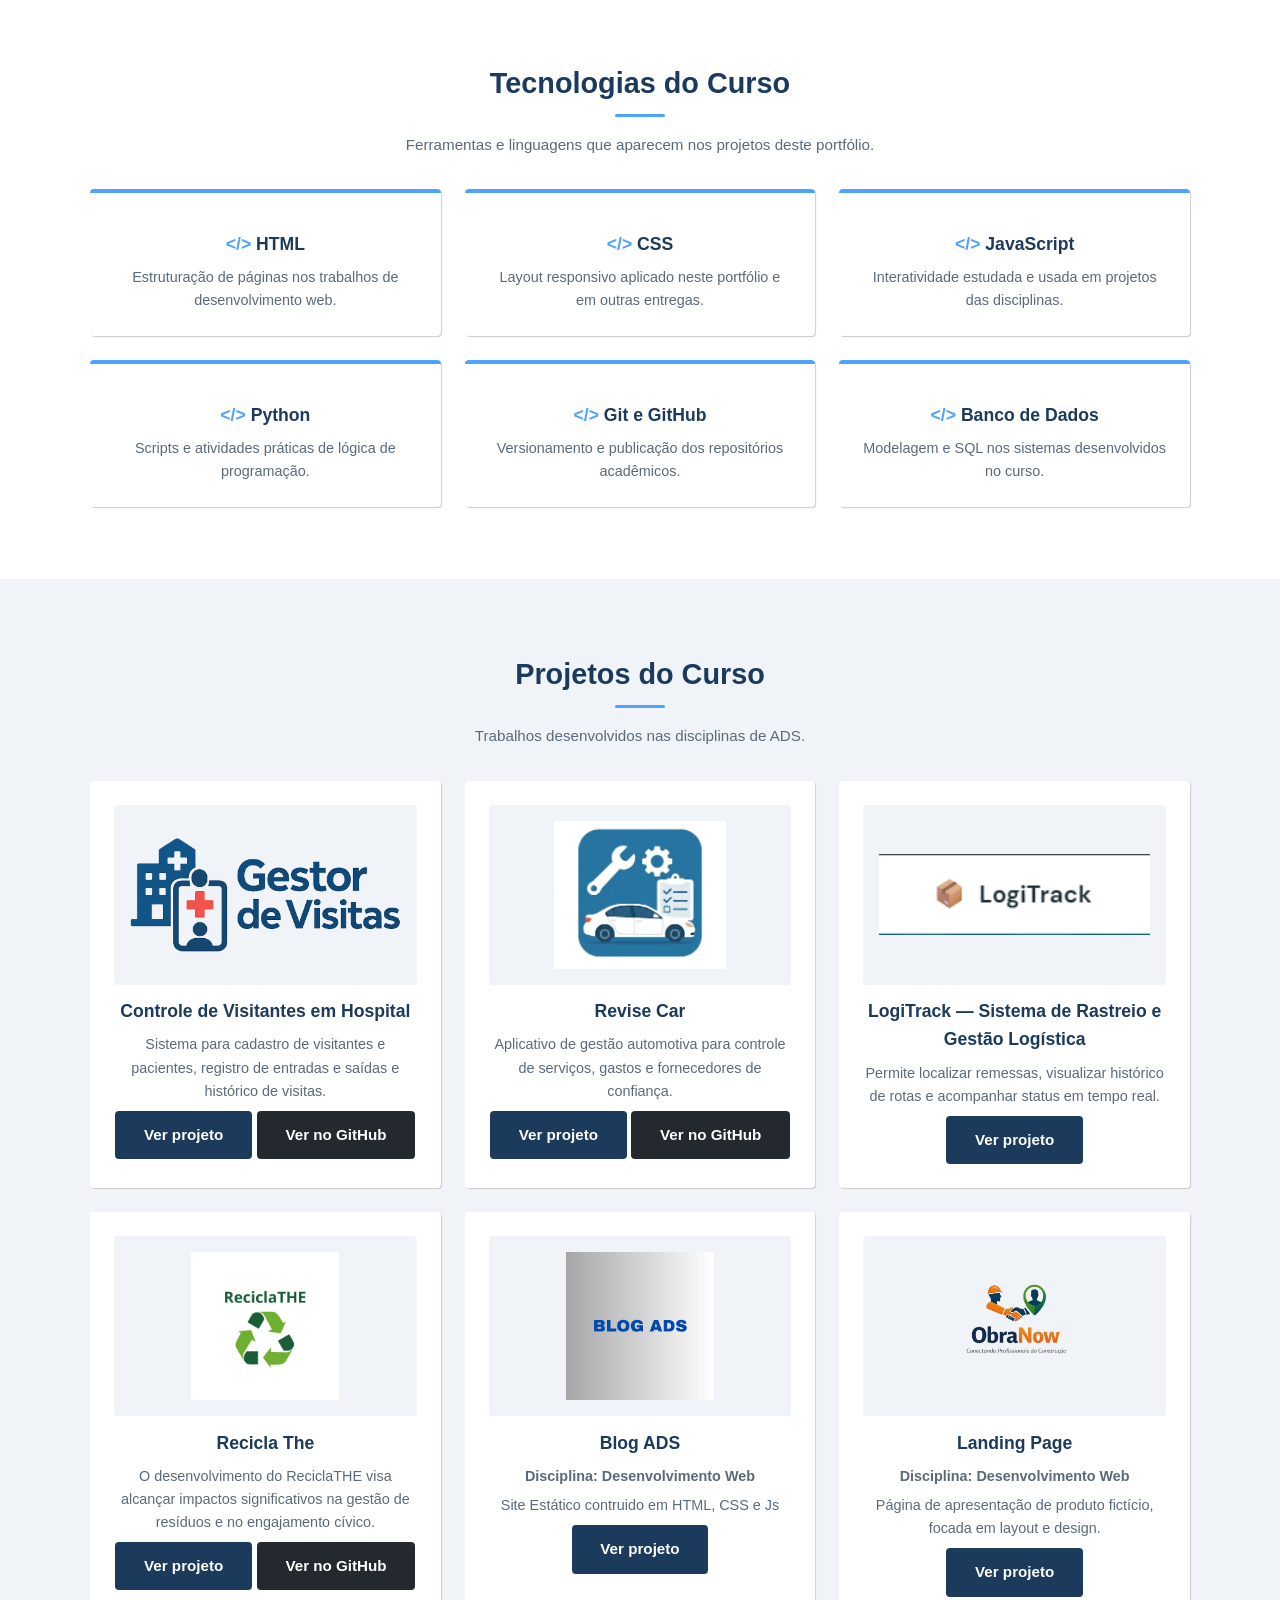
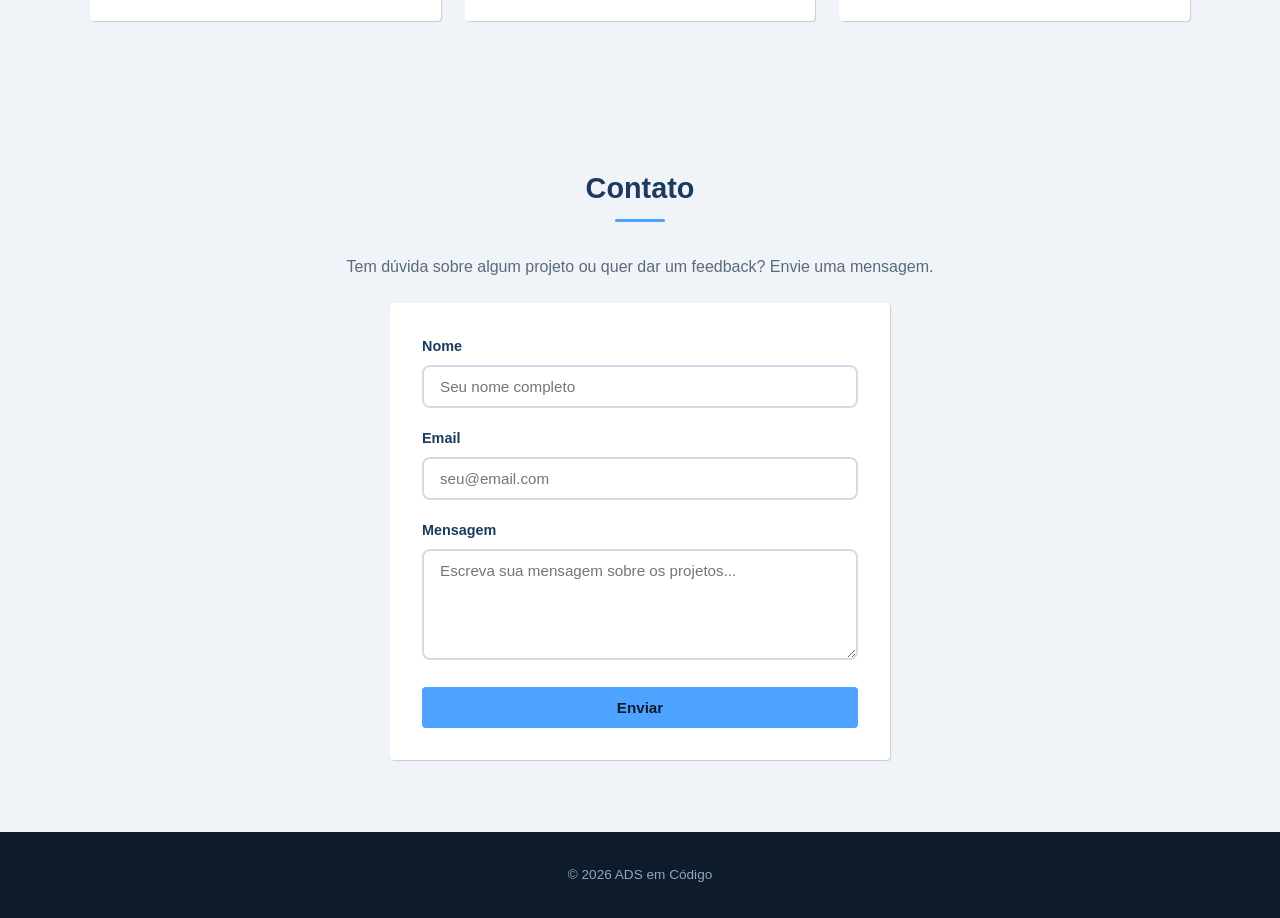
==== commit 3f0b6ca7: "feat: adição de mais projetos" ====
--- a/index.html
+++ b/index.html
@@ -7,9 +7,9 @@
     <title>ADS em Código | Portfólio de Projetos</title>
     <link rel="stylesheet" href="css/style.css">
 </head>
-<body class="pagina-starwars">
-
-    <!-- Cabeçalho: logo e menu de navegação -->
+<body>
+
+    <!-- HEADER -->
     <header class="header" id="topo">
         <div class="container header__conteudo">
             <h1 class="header__logo">ADS em Código</h1>
@@ -28,7 +28,7 @@
 
     <main>
 
-        <!-- Banner inicial -->
+        <!-- HERO -->
         <section class="hero" id="hero">
             <div class="container hero__conteudo">
                 <h2 class="hero__titulo">Projetos do curso de ADS</h2>
@@ -41,7 +41,7 @@
             </div>
         </section>
 
-        <!-- Sobre: descrição do portfólio -->
+        <!-- SOBRE -->
         <section class="secao" id="sobre">
             <div class="container">
                 <h2 class="secao__titulo">Sobre o Portfólio</h2>
@@ -66,48 +66,39 @@
             </div>
         </section>
 
-        <!-- Perfil: autores do grupo -->
-        <section class="secao" id="autores">
+        <!-- AUTORES -->
+        <section class="secao secao--cinza" id="autores">
             <div class="container">
                 <h2 class="secao__titulo">Autores do Portfólio</h2>
-                <p class="secao__subtitulo">Que a Força esteja com a equipe — cada integrante com seu sabre de luz.</p>
+                <p class="secao__subtitulo">Estudantes que reuniram e publicaram os projetos do curso neste site.</p>
                 <div class="cards-grid cards-grid--3">
 
-                    <article class="card card--integrante card--jedi-vermelho">
-                        <div class="perfil-sabre perfil-sabre--vermelho">
-                            <img src="img/perfil1.jpg" alt="Foto do Emanoel Sousa" class="card__img card__img--perfil">
-                            <span class="sabre-luz sabre-luz--vermelho" aria-hidden="true"></span>
-                        </div>
+                    <article class="card card--integrante">
+                        <img src="img/perfil1.jpg" alt="Foto do autor 1" class="card__img card__img--perfil">
                         <h3>Emanoel Sousa</h3>
                         <p>Organização do repositório e implementação principal</p>
-                        <p class="card__tag card__tag--sabre">Coordenador do projeto</p>
-                    </article>
-
-                    <article class="card card--integrante card--jedi-verde">
-                        <div class="perfil-sabre perfil-sabre--verde">
-                            <img src="img/perfil2.jpg" alt="Foto do Paulo do Carmo" class="card__img card__img--perfil">
-                            <span class="sabre-luz sabre-luz--verde" aria-hidden="true"></span>
-                        </div>
+                        <p class="card__tag">Coordenador do projeto</p>
+                    </article>
+
+                    <article class="card card--integrante">
+                        <img src="img/perfil2.jpg" alt="Foto do Paulo do Carmo" class="card__img card__img--perfil">
                         <h3>Paulo do Carmo</h3>
                         <p>Prototipação e design visual</p>
-                        <p class="card__tag card__tag--sabre">Designer e prototipador</p>
-                    </article>
-
-                    <article class="card card--integrante card--jedi-azul">
-                        <div class="perfil-sabre perfil-sabre--azul">
-                            <img src="img/perfil3.jpg" alt="Foto do Osvaldo Cavalcante" class="card__img card__img--perfil">
-                            <span class="sabre-luz sabre-luz--azul" aria-hidden="true"></span>
-                        </div>
+                        <p class="card__tag">Designer e prototipador</p>
+                    </article>
+
+                    <article class="card card--integrante">
+                        <img src="img/perfil3.jpg" alt="Foto do Osvaldo Cavalcante" class="card__img card__img--perfil">
                         <h3>Osvaldo Cavalcante</h3>
                         <p>CSS responsivo e testes em dispositivos</p>
-                        <p class="card__tag card__tag--sabre">Responsável por front-end e testes</p>
+                        <p class="card__tag">Responsável por front-end e testes</p>
                     </article>
 
                 </div>
             </div>
         </section>
 
-        <!-- Tecnologias: linguagens e ferramentas do curso -->
+        <!-- TECNOLOGIAS -->
         <section class="secao" id="habilidades">
             <div class="container">
                 <h2 class="secao__titulo">Tecnologias do Curso</h2>
@@ -148,8 +139,8 @@
             </div>
         </section>
 
-        <!-- Projetos: cards com os trabalhos do curso -->
-        <section class="secao" id="projetos">
+        <!-- PROJETOS -->
+        <section class="secao secao--cinza" id="projetos">
             <div class="container">
                 <h2 class="secao__titulo">Projetos do Curso</h2>
                 <p class="secao__subtitulo">Trabalhos desenvolvidos nas disciplinas de ADS.</p>
@@ -172,19 +163,42 @@
                     </article>
 
                     <article class="card card--projeto">
-                        <img src="img/projeto3.jpg" alt="LogiTrack — Sistema de Rastreio e Gestão Logística" class="card__img">
-                        <h3>LogiTrack — Sistema de Rastreio e Gestão Logística</h3>
-                        <p>Permite localizar remessas, visualizar histórico de rotas e acompanhar status em tempo real.</p>
-                        <a href="projetos/projeto3.html" class="btn btn--secundario">Ver projeto</a>
-                        <a href="https://github.com/paulocsousaf/trabalho-portifolio" class="btn btn--github" target="_blank" rel="noopener noreferrer">Ver no GitHub</a>
+                        <img src="img/projeto3.jpg" alt="Portfólio Responsivo" class="card__img">
+                            <h3>LogiTrack — Sistema de Rastreio e Gestão Logística</h3>
+                            <p>Permite localizar remessas, visualizar histórico de rotas e acompanhar status em tempo real.</p>
+                            <a href="projetos/projeto3.html" class="btn btn--secundario">Ver projeto</a>
+                    </article>
+
+                    <article class="card card--projeto">
+                        <img src="img/projeto4.jpg" alt="CRUD de Alunos" class="card__img">
+                        <h3>Recicla The</h3>
+                        <p> O desenvolvimento do ReciclaTHE visa alcançar impactos significativos na gestão de resíduos e no engajamento cívico.</p>
+                        <a href="projetos/projeto4.html" class="btn btn--secundario">Ver projeto</a>
+                        <a href="https://github.com/marianaraujos/dispositivos-moveis" class="btn btn--github" target="_blank" rel="noopener noreferrer">Ver no GitHub</a>
+                    </article>
+
+                    <article class="card card--projeto">
+                        <img src="img/projeto5.jpg" alt="Blog ADS" class="card__img">
+                        <h3>Blog ADS</h3>
+                        <p class="card__disciplina">Disciplina: Desenvolvimento Web</p>
+                        <p>Site Estático contruido em HTML, CSS e Js</p>
+                        <a href="projetos/projeto5.html" class="btn btn--secundario">Ver projeto</a>
+                    </article>
+
+                    <article class="card card--projeto">
+                        <img src="img/projeto6.jpg" alt="Landing Page" class="card__img">
+                        <h3>Landing Page </h3>
+                        <p class="card__disciplina">Disciplina: Desenvolvimento Web</p>
+                        <p>Página de apresentação de produto fictício, focada em layout e design.</p>
+                        <a href="projetos/projeto6.html" class="btn btn--secundario">Ver projeto</a>
                     </article>
 
                 </div>
             </div>
         </section>
 
-        <!-- Contato: formulário -->
-        <section class="secao" id="contato">
+        <!-- CONTATO -->
+        <section class="secao secao--cinza" id="contato">
             <div class="container">
                 <h2 class="secao__titulo">Contato</h2>
                 <p class="contato__intro">Tem dúvida sobre algum projeto ou quer dar um feedback? Envie uma mensagem.</p>
@@ -212,7 +226,7 @@
 
     </main>
 
-    <!-- Rodapé -->
+    <!-- FOOTER -->
     <footer class="footer">
         <div class="container">
             <p class="footer__direitos">&copy; 2026 ADS em Código</p>
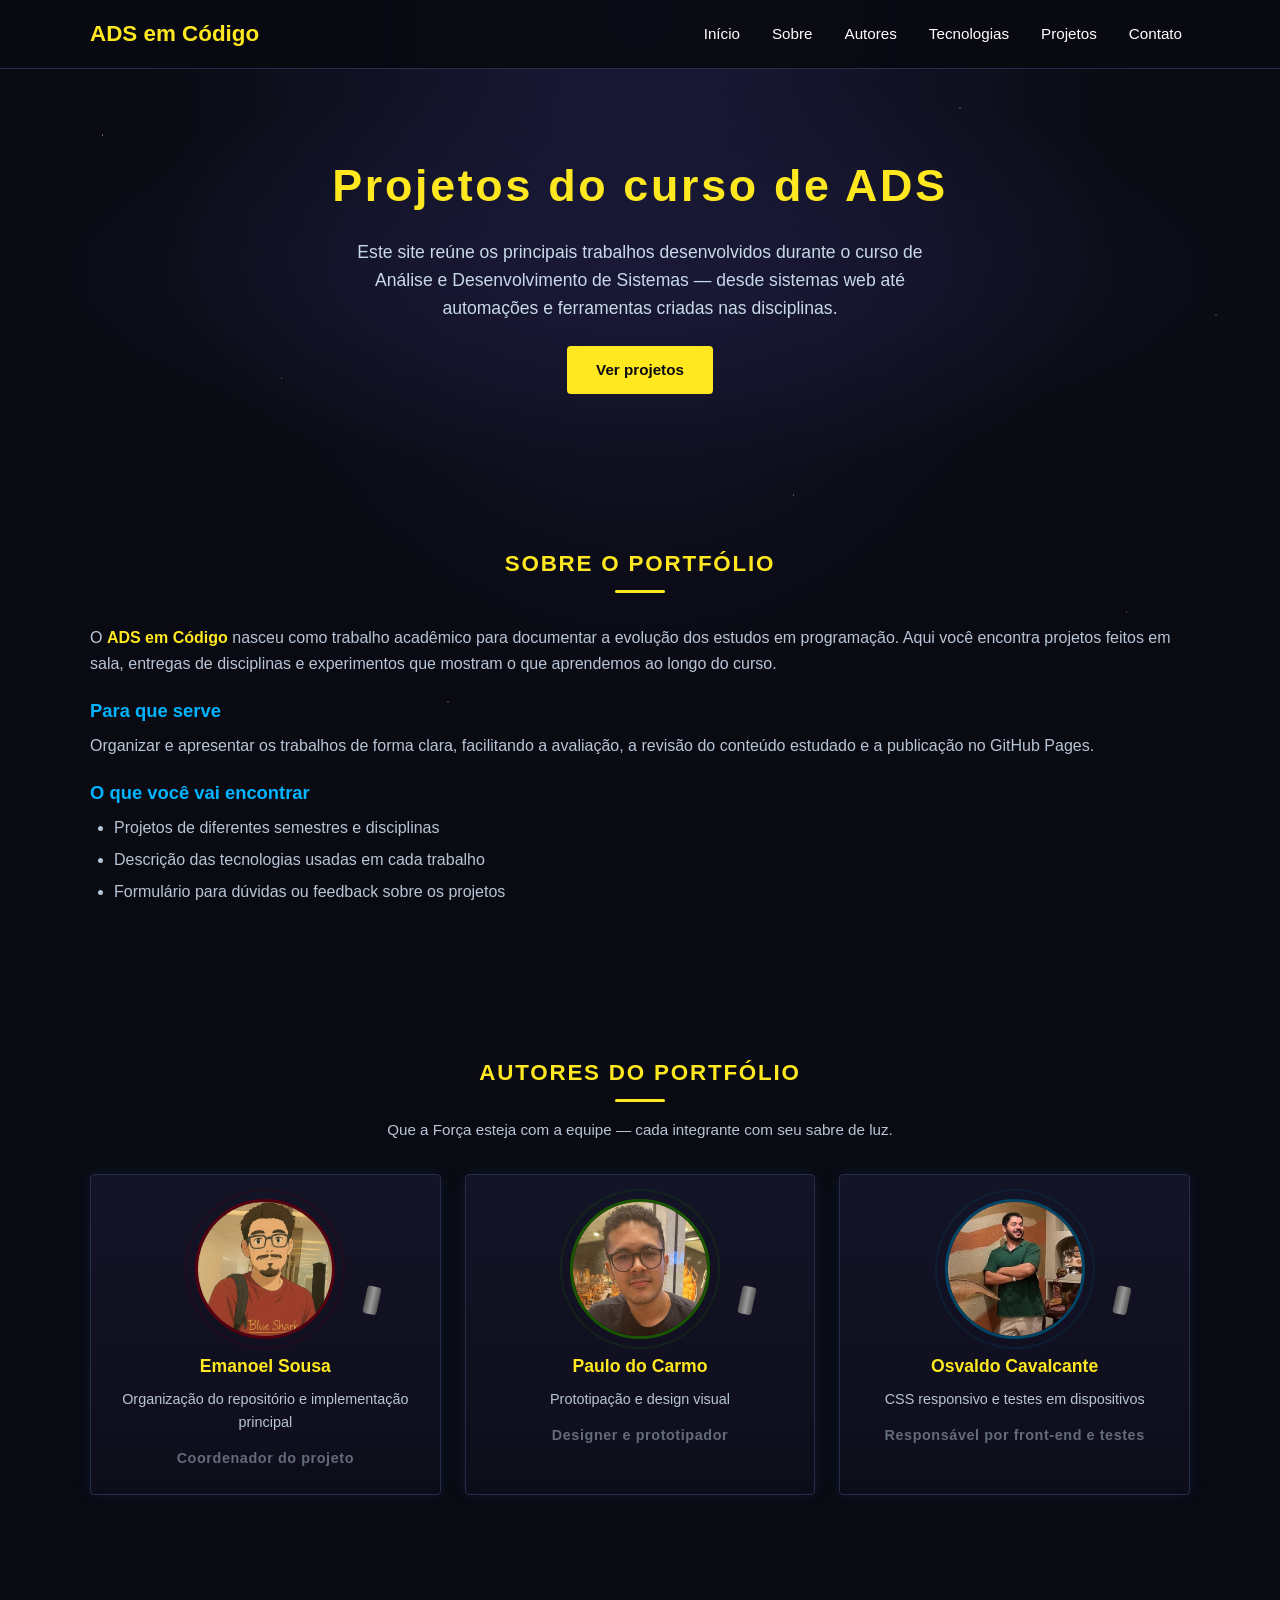
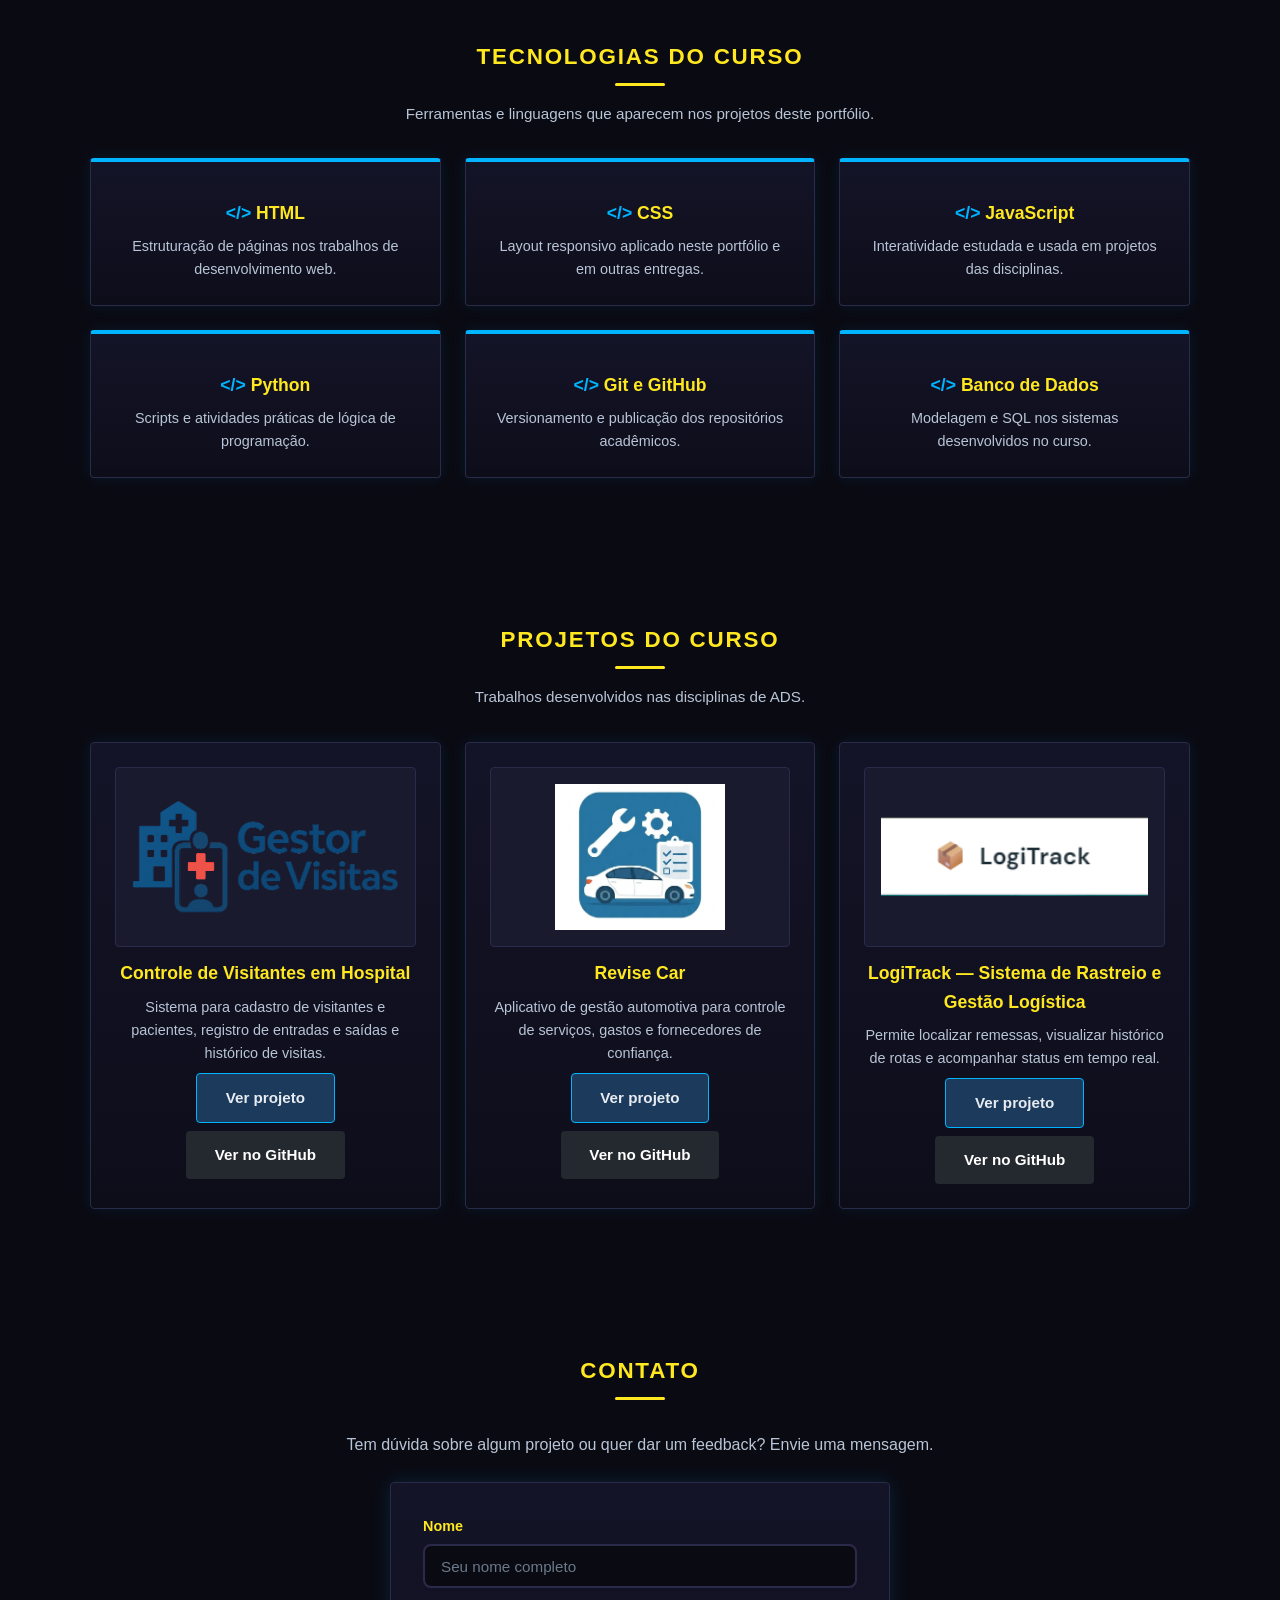
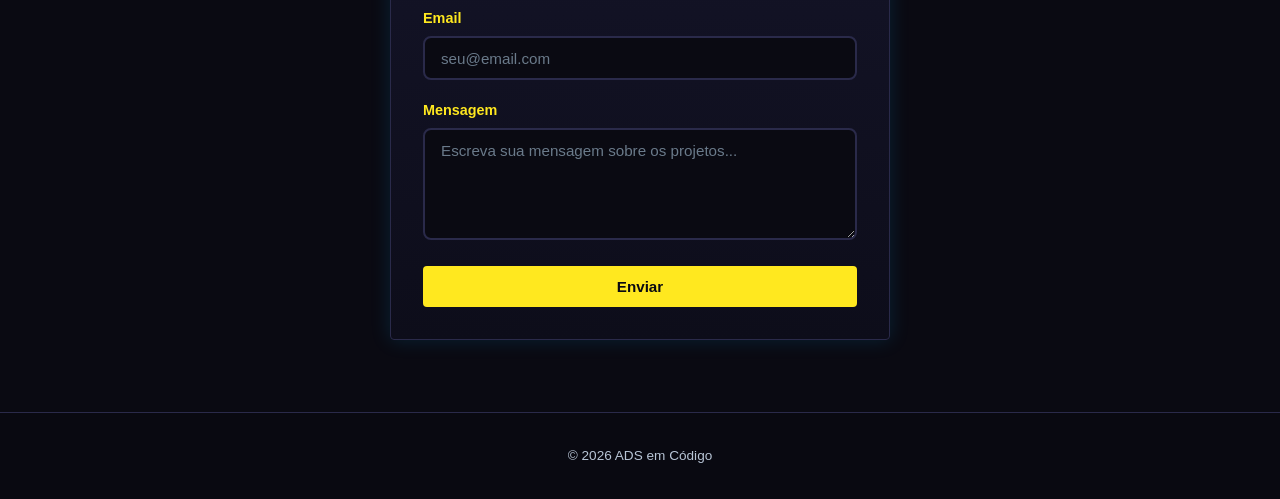
==== commit 49cec312: "ATT SABRE PERFIL" ====
--- a/index.html
+++ b/index.html
@@ -7,9 +7,9 @@
     <title>ADS em Código | Portfólio de Projetos</title>
     <link rel="stylesheet" href="css/style.css">
 </head>
-<body>
-
-    <!-- HEADER -->
+<body class="pagina-starwars">
+
+    <!-- Cabeçalho: logo e menu de navegação -->
     <header class="header" id="topo">
         <div class="container header__conteudo">
             <h1 class="header__logo">ADS em Código</h1>
@@ -28,7 +28,7 @@
 
     <main>
 
-        <!-- HERO -->
+        <!-- Banner inicial -->
         <section class="hero" id="hero">
             <div class="container hero__conteudo">
                 <h2 class="hero__titulo">Projetos do curso de ADS</h2>
@@ -41,7 +41,7 @@
             </div>
         </section>
 
-        <!-- SOBRE -->
+        <!-- Sobre: descrição do portfólio -->
         <section class="secao" id="sobre">
             <div class="container">
                 <h2 class="secao__titulo">Sobre o Portfólio</h2>
@@ -66,39 +66,48 @@
             </div>
         </section>
 
-        <!-- AUTORES -->
-        <section class="secao secao--cinza" id="autores">
+        <!-- Perfil: autores do grupo -->
+        <section class="secao" id="autores">
             <div class="container">
                 <h2 class="secao__titulo">Autores do Portfólio</h2>
-                <p class="secao__subtitulo">Estudantes que reuniram e publicaram os projetos do curso neste site.</p>
+                <p class="secao__subtitulo">Que a Força esteja com a equipe — cada integrante com seu sabre de luz.</p>
                 <div class="cards-grid cards-grid--3">
 
-                    <article class="card card--integrante">
-                        <img src="img/perfil1.jpg" alt="Foto do autor 1" class="card__img card__img--perfil">
+                    <article class="card card--integrante card--jedi-vermelho">
+                        <div class="perfil-sabre perfil-sabre--vermelho">
+                            <img src="img/perfil1.jpg" alt="Foto do Emanoel Sousa" class="card__img card__img--perfil">
+                            <span class="sabre-luz sabre-luz--vermelho" aria-hidden="true"></span>
+                        </div>
                         <h3>Emanoel Sousa</h3>
                         <p>Organização do repositório e implementação principal</p>
-                        <p class="card__tag">Coordenador do projeto</p>
-                    </article>
-
-                    <article class="card card--integrante">
-                        <img src="img/perfil2.jpg" alt="Foto do Paulo do Carmo" class="card__img card__img--perfil">
+                        <p class="card__tag card__tag--sabre">Coordenador do projeto</p>
+                    </article>
+
+                    <article class="card card--integrante card--jedi-verde">
+                        <div class="perfil-sabre perfil-sabre--verde">
+                            <img src="img/perfil2.jpg" alt="Foto do Paulo do Carmo" class="card__img card__img--perfil">
+                            <span class="sabre-luz sabre-luz--verde" aria-hidden="true"></span>
+                        </div>
                         <h3>Paulo do Carmo</h3>
                         <p>Prototipação e design visual</p>
-                        <p class="card__tag">Designer e prototipador</p>
-                    </article>
-
-                    <article class="card card--integrante">
-                        <img src="img/perfil3.jpg" alt="Foto do Osvaldo Cavalcante" class="card__img card__img--perfil">
+                        <p class="card__tag card__tag--sabre">Designer e prototipador</p>
+                    </article>
+
+                    <article class="card card--integrante card--jedi-azul">
+                        <div class="perfil-sabre perfil-sabre--azul">
+                            <img src="img/perfil3.jpg" alt="Foto do Osvaldo Cavalcante" class="card__img card__img--perfil">
+                            <span class="sabre-luz sabre-luz--azul" aria-hidden="true"></span>
+                        </div>
                         <h3>Osvaldo Cavalcante</h3>
                         <p>CSS responsivo e testes em dispositivos</p>
-                        <p class="card__tag">Responsável por front-end e testes</p>
+                        <p class="card__tag card__tag--sabre">Responsável por front-end e testes</p>
                     </article>
 
                 </div>
             </div>
         </section>
 
-        <!-- TECNOLOGIAS -->
+        <!-- Tecnologias: linguagens e ferramentas do curso -->
         <section class="secao" id="habilidades">
             <div class="container">
                 <h2 class="secao__titulo">Tecnologias do Curso</h2>
@@ -139,8 +148,8 @@
             </div>
         </section>
 
-        <!-- PROJETOS -->
-        <section class="secao secao--cinza" id="projetos">
+        <!-- Projetos: cards com os trabalhos do curso -->
+        <section class="secao" id="projetos">
             <div class="container">
                 <h2 class="secao__titulo">Projetos do Curso</h2>
                 <p class="secao__subtitulo">Trabalhos desenvolvidos nas disciplinas de ADS.</p>
@@ -163,47 +172,24 @@
                     </article>
 
                     <article class="card card--projeto">
-                        <img src="img/projeto3.jpg" alt="Portfólio Responsivo" class="card__img">
-                            <h3>LogiTrack — Sistema de Rastreio e Gestão Logística</h3>
-                            <p>Permite localizar remessas, visualizar histórico de rotas e acompanhar status em tempo real.</p>
-                            <a href="projetos/projeto3.html" class="btn btn--secundario">Ver projeto</a>
-                    </article>
-
-                    <article class="card card--projeto">
-                        <img src="img/projeto4.jpg" alt="CRUD de Alunos" class="card__img">
-                        <h3>Recicla The</h3>
-                        <p> O desenvolvimento do ReciclaTHE visa alcançar impactos significativos na gestão de resíduos e no engajamento cívico.</p>
-                        <a href="projetos/projeto4.html" class="btn btn--secundario">Ver projeto</a>
-                        <a href="https://github.com/marianaraujos/dispositivos-moveis" class="btn btn--github" target="_blank" rel="noopener noreferrer">Ver no GitHub</a>
-                    </article>
-
-                    <article class="card card--projeto">
-                        <img src="img/projeto5.jpg" alt="Blog ADS" class="card__img">
-                        <h3>Blog ADS</h3>
-                        <p class="card__disciplina">Disciplina: Desenvolvimento Web</p>
-                        <p>Site Estático contruido em HTML, CSS e Js</p>
-                        <a href="projetos/projeto5.html" class="btn btn--secundario">Ver projeto</a>
-                    </article>
-
-                    <article class="card card--projeto">
-                        <img src="img/projeto6.jpg" alt="Landing Page" class="card__img">
-                        <h3>Landing Page </h3>
-                        <p class="card__disciplina">Disciplina: Desenvolvimento Web</p>
-                        <p>Página de apresentação de produto fictício, focada em layout e design.</p>
-                        <a href="projetos/projeto6.html" class="btn btn--secundario">Ver projeto</a>
+                        <img src="img/projeto3.jpg" alt="LogiTrack — Sistema de Rastreio e Gestão Logística" class="card__img">
+                        <h3>LogiTrack — Sistema de Rastreio e Gestão Logística</h3>
+                        <p>Permite localizar remessas, visualizar histórico de rotas e acompanhar status em tempo real.</p>
+                        <a href="projetos/projeto3.html" class="btn btn--secundario">Ver projeto</a>
+                        <a href="https://github.com/paulocsousaf/trabalho-portifolio" class="btn btn--github" target="_blank" rel="noopener noreferrer">Ver no GitHub</a>
                     </article>
 
                 </div>
             </div>
         </section>
 
-        <!-- CONTATO -->
-        <section class="secao secao--cinza" id="contato">
+        <!-- Contato: formulário -->
+        <section class="secao" id="contato">
             <div class="container">
                 <h2 class="secao__titulo">Contato</h2>
                 <p class="contato__intro">Tem dúvida sobre algum projeto ou quer dar um feedback? Envie uma mensagem.</p>
 
-                <form class="formulario" action="#" method="post">
+                <form class="formulario" id="formulario-contato" action="#" method="post">
                     <div class="formulario__grupo">
                         <label for="nome">Nome</label>
                         <input type="text" id="nome" name="nome" placeholder="Seu nome completo" required>
@@ -220,18 +206,44 @@
                     </div>
 
                     <button type="submit" class="btn btn--principal">Enviar</button>
+                    <p class="formulario__mensagem formulario__mensagem--sucesso" id="mensagem-sucesso" style="display: none;">✓ Mensagem enviada com sucesso!</p>
                 </form>
             </div>
         </section>
 
     </main>
 
-    <!-- FOOTER -->
+    <!-- Rodapé -->
     <footer class="footer">
         <div class="container">
             <p class="footer__direitos">&copy; 2026 ADS em Código</p>
         </div>
     </footer>
 
+    <script>
+        document.getElementById('formulario-contato').addEventListener('submit', function(e) {
+            e.preventDefault();
+            
+            const mensagemSucesso = document.getElementById('mensagem-sucesso');
+            const botao = this.querySelector('button[type="submit"]');
+            const textoOriginal = botao.textContent;
+            
+            // Exibir mensagem de sucesso
+            mensagemSucesso.style.display = 'block';
+            botao.textContent = 'Enviado!';
+            botao.disabled = true;
+            
+            // Limpar formulário
+            this.reset();
+            
+            // Restaurar botão após 3 segundos
+            setTimeout(() => {
+                botao.textContent = textoOriginal;
+                botao.disabled = false;
+                mensagemSucesso.style.display = 'none';
+            }, 3000);
+        });
+    </script>
+
 </body>
 </html>
--- a/css/style.css
+++ b/css/style.css
@@ -437,6 +437,12 @@
     outline: none;
 }
 
+.pagina-starwars .formulario__mensagem--sucesso {
+    background-color: #0a2a1a;
+    color: #39ff14;
+    border: 1px solid #1a5a3a;
+}
+
 .pagina-starwars .footer {
     background-color: rgba(10, 10, 18, 0.98);
     border-top: 1px solid #2a2a4a;
@@ -917,6 +923,20 @@
     width: 100%;
 }
 
+.formulario__mensagem {
+    text-align: center;
+    padding: 0.8rem;
+    margin-top: 1rem;
+    border-radius: var(--raio);
+    font-weight: 600;
+}
+
+.formulario__mensagem--sucesso {
+    background-color: #d4edda;
+    color: #155724;
+    border: 1px solid #c3e6cb;
+}
+
 
 .footer {
     background-color: var(--azul-escuro);
@@ -1092,23 +1112,10 @@
 }
 
 
-/* Mobile: sabre embaixo da foto e cards empilhados */
+/* Mobile: sabre do lado (igual desktop) e cards empilhados */
 @media (max-width: 599px) {
     .card--integrante {
         padding-bottom: 2rem;
-    }
-
-    .sabre-luz {
-        right: auto;
-        left: 50%;
-        top: auto;
-        bottom: -55px;
-        transform: translateX(-50%);
-        height: 75px;
-    }
-
-    .perfil-sabre {
-        margin-bottom: 3.5rem;
     }
 }
 
